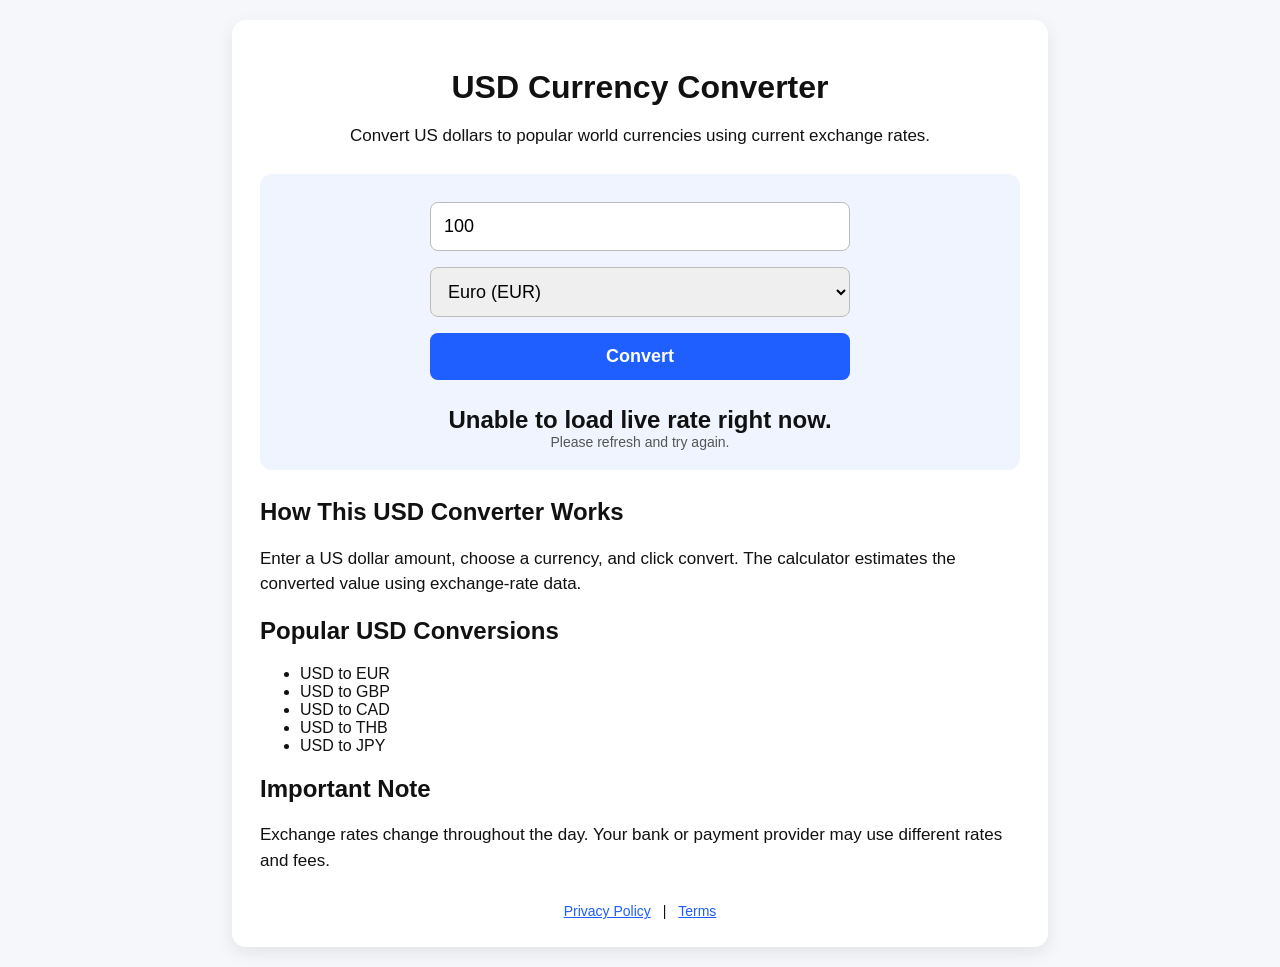
==== index.html @ 45feacf7 "Update index.html" ====
<!DOCTYPE html>
<html lang="en">
<head>
  <meta name="google-site-verification" content="JjsrW_2q9STcTiuDq7OAv11uGUwTamPwSe6_o-xtssk" />  <meta name="viewport" content="width=device-width, initial-scale=1.0" />
  <title>USD Converter - Free Currency Conversion Tool</title>
  <meta name="description" content="Free USD converter. Convert US dollars to EUR, GBP, CAD, AUD, JPY, MXN, PHP, THB and more." />

  <style>
    body {
      font-family: Arial, sans-serif;
      background: #f5f7fb;
      color: #111;
      margin: 0;
      padding: 20px;
      text-align: center;
    }

    .container {
      max-width: 760px;
      margin: 0 auto;
      background: #fff;
      padding: 28px;
      border-radius: 14px;
      box-shadow: 0 6px 18px rgba(0,0,0,0.08);
    }

    h1 {
      margin-bottom: 10px;
      font-size: 32px;
    }

    p {
      font-size: 17px;
      line-height: 1.5;
    }

    .calculator {
      margin: 25px 0;
      padding: 20px;
      background: #f0f4ff;
      border-radius: 12px;
    }

    input,
    select,
    button {
      width: 90%;
      max-width: 420px;
      padding: 13px;
      margin: 8px 0;
      font-size: 18px;
      border-radius: 8px;
      border: 1px solid #bbb;
      box-sizing: border-box;
    }

    button {
      background: #1f5eff;
      color: #fff;
      border: none;
      cursor: pointer;
      font-weight: bold;
    }

    button:hover {
      background: #1748c7;
    }

    #result {
      font-size: 24px;
      font-weight: bold;
      margin-top: 18px;
    }

    #rateInfo {
      font-size: 14px;
      color: #555;
    }

    .section {
      text-align: left;
      margin-top: 28px;
    }

    .links {
      margin-top: 30px;
      font-size: 14px;
    }

    .links a {
      color: #1f5eff;
      margin: 0 8px;
    }
  </style>
</head>

<body>

  <div class="container">

    <h1>USD Currency Converter</h1>

    <p>
      Convert US dollars to popular world currencies using current exchange rates.
    </p>

    <div class="calculator">

      <input
        type="number"
        id="amount"
        placeholder="Enter USD amount"
        value="100"
      />

      <select id="currency">
        <option value="EUR">Euro (EUR)</option>
        <option value="GBP">British Pound (GBP)</option>
        <option value="CAD">Canadian Dollar (CAD)</option>
        <option value="AUD">Australian Dollar (AUD)</option>
        <option value="JPY">Japanese Yen (JPY)</option>
        <option value="MXN">Mexican Peso (MXN)</option>
        <option value="PHP">Philippine Peso (PHP)</option>
        <option value="THB">Thai Baht (THB)</option>
        <option value="INR">Indian Rupee (INR)</option>
        <option value="CHF">Swiss Franc (CHF)</option>
      </select>

      <button type="button" onclick="convertCurrency()">
        Convert
      </button>

      <div id="result"></div>
      <div id="rateInfo"></div>

    </div>

    <div class="section">

      <h2>How This USD Converter Works</h2>

      <p>
        Enter a US dollar amount, choose a currency, and click convert.
        The calculator estimates the converted value using exchange-rate data.
      </p>

      <h2>Popular USD Conversions</h2>

      <ul>
        <li>USD to EUR</li>
        <li>USD to GBP</li>
        <li>USD to CAD</li>
        <li>USD to THB</li>
        <li>USD to JPY</li>
      </ul>

      <h2>Important Note</h2>

      <p>
        Exchange rates change throughout the day.
        Your bank or payment provider may use different rates and fees.
      </p>

    </div>

    <div class="links">
      <a href="privacy.html">Privacy Policy</a> |
      <a href="terms.html">Terms</a>
    </div>

  </div>

  <script>

    async function convertCurrency() {

      const amountInput = document.getElementById('amount');
      const currencySelect = document.getElementById('currency');
      const result = document.getElementById('result');
      const rateInfo = document.getElementById('rateInfo');

      const amount = parseFloat(amountInput.value);
      const currency = currencySelect.value;

      if (isNaN(amount) || amount <= 0) {

        result.textContent = 'Enter a valid USD amount';
        rateInfo.textContent = '';
        return;

      }

      result.textContent = 'Converting...';
      rateInfo.textContent = '';

      try {

        const response = await fetch(
          'https://open.er-api.com/v6/latest/USD'
        );

        const data = await response.json();

        if (!data || !data.rates || !data.rates[currency]) {

          result.textContent = 'Rate unavailable. Try again later.';
          return;

        }

        const rate = data.rates[currency];

        const converted = (amount * rate).toFixed(2);

        result.textContent =
          '$' + amount.toFixed(2) +
          ' USD = ' +
          converted +
          ' ' +
          currency;

        rateInfo.textContent =
          'Rate used: 1 USD = ' +
          rate +
          ' ' +
          currency;

      }

      catch (error) {

        result.textContent =
          'Unable to load live rate right now.';

        rateInfo.textContent =
          'Please refresh and try again.';

      }

    }

    window.addEventListener('load', convertCurrency);

  </script>

</body>
</html>
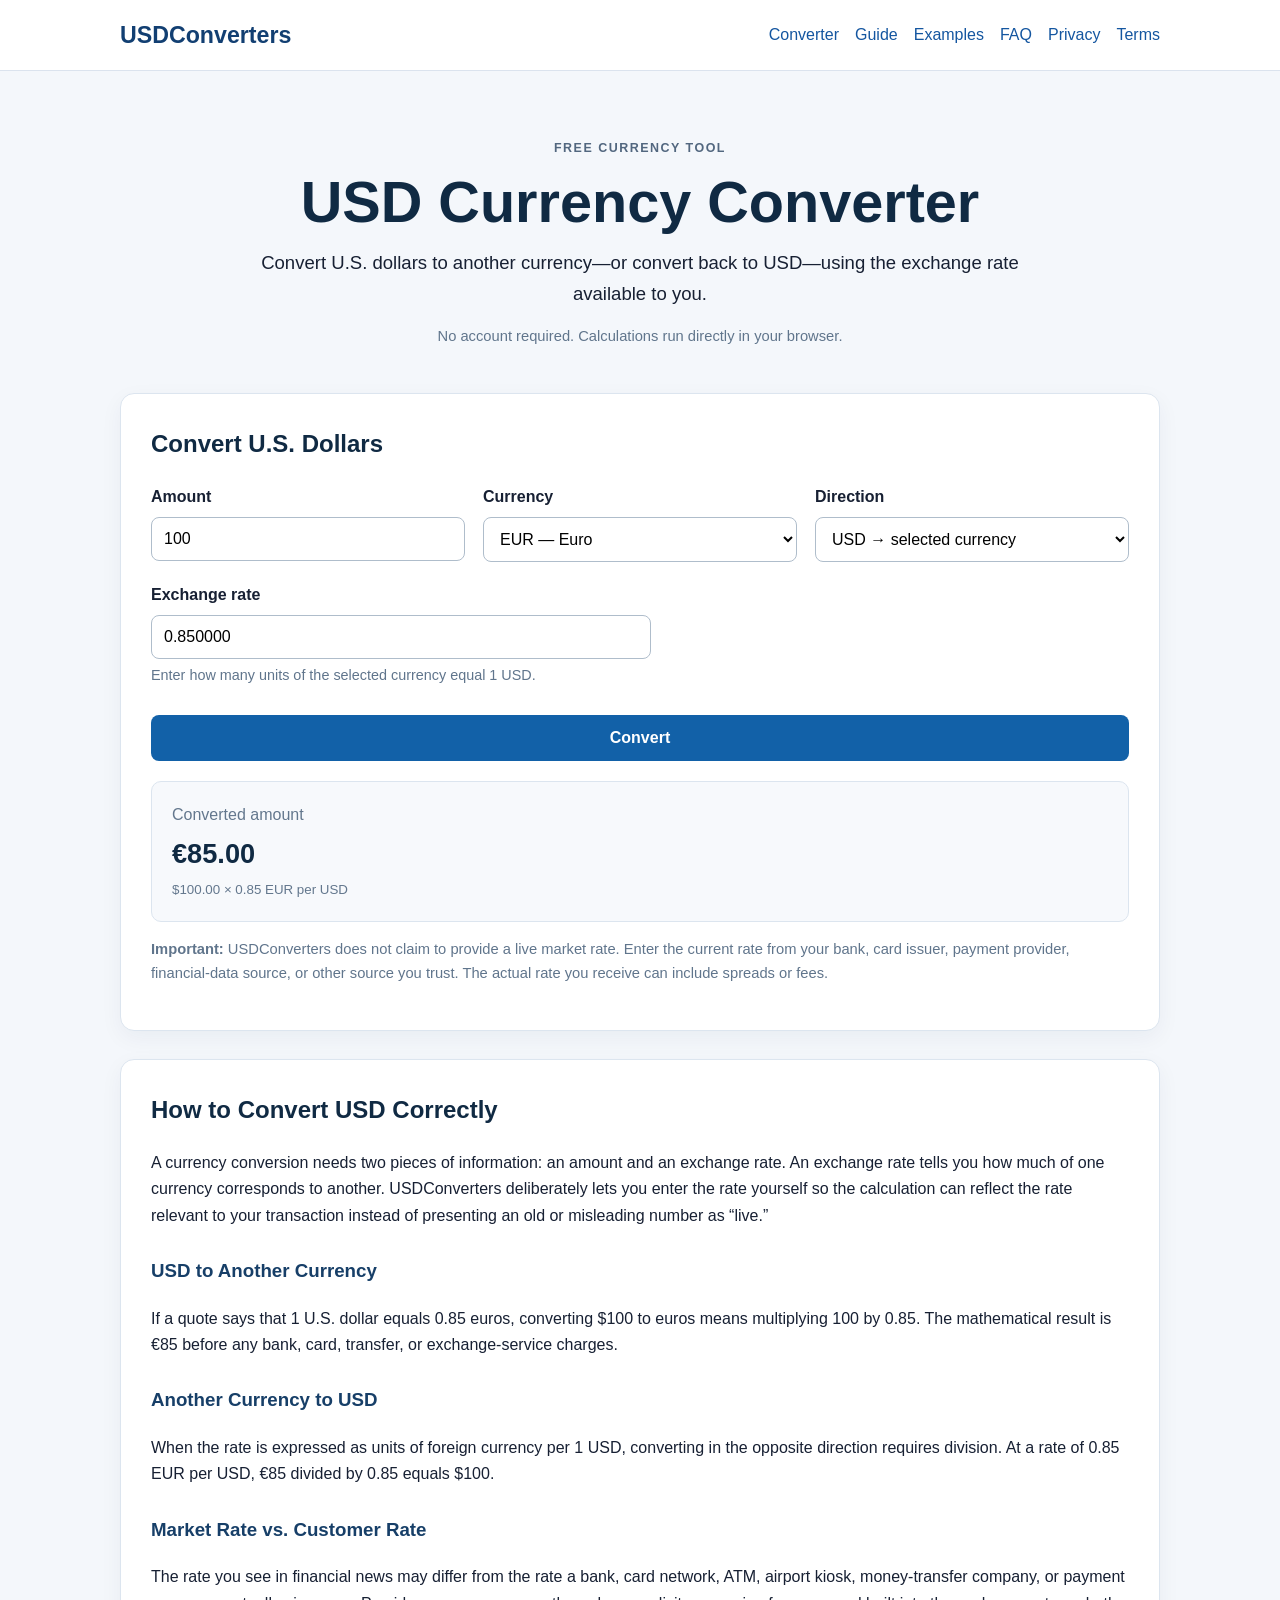
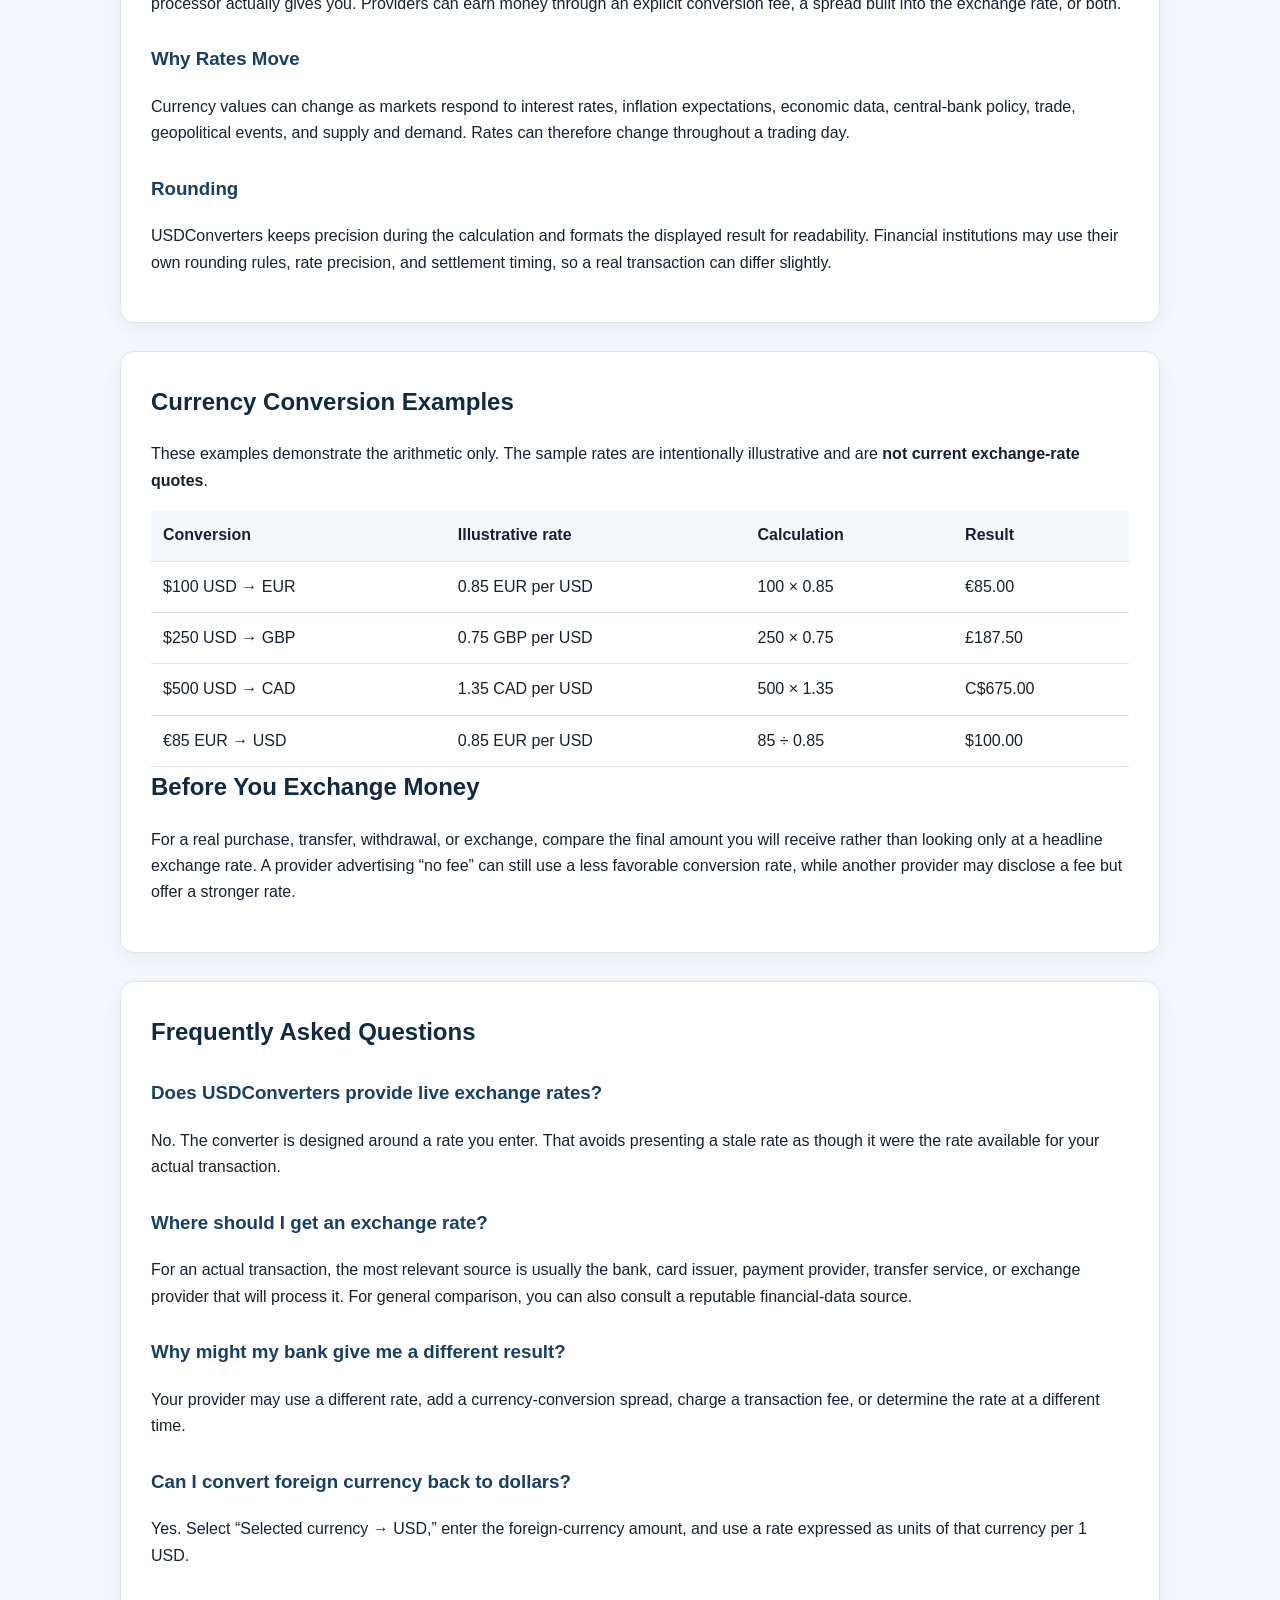
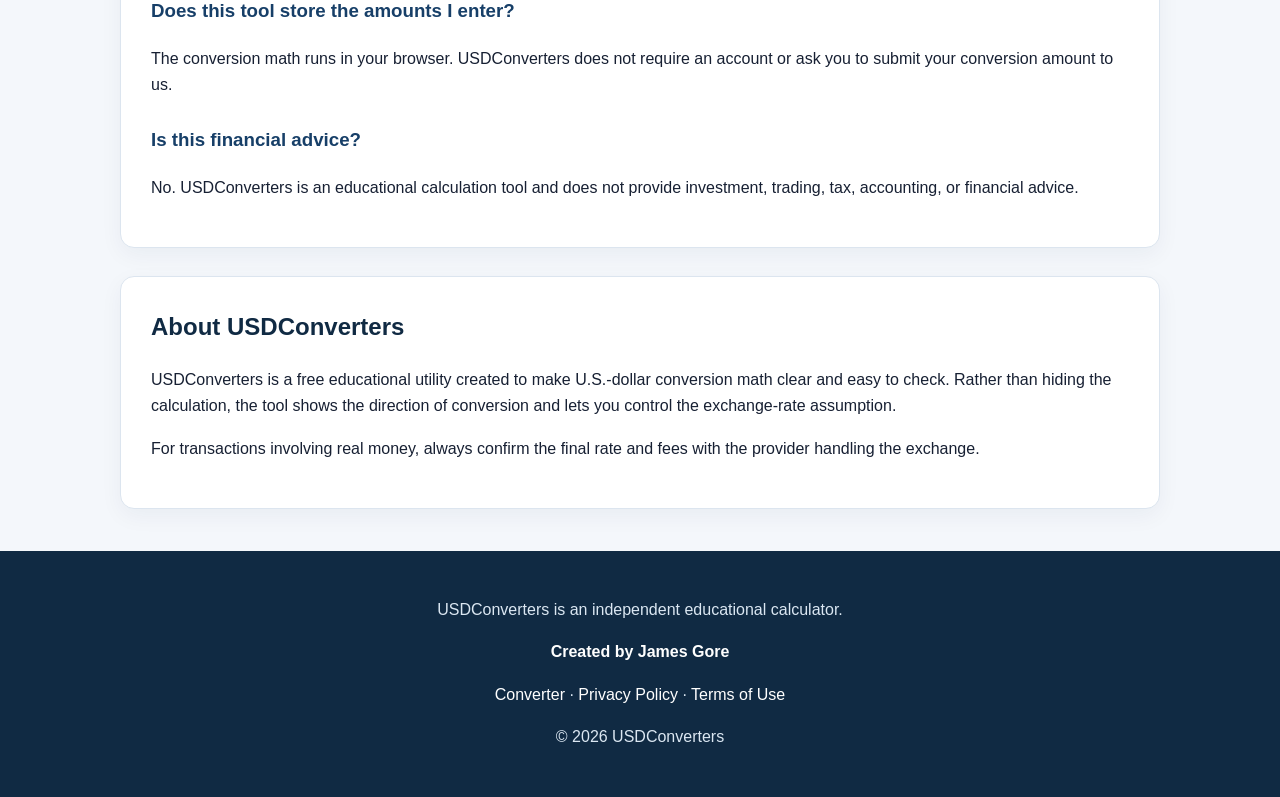
==== commit a168ca8b: "Add files via upload" ====
--- a/index.html
+++ b/index.html
@@ -1,247 +1,23 @@
-<!DOCTYPE html>
-<html lang="en">
-<head>
-  <meta name="google-site-verification" content="JjsrW_2q9STcTiuDq7OAv11uGUwTamPwSe6_o-xtssk" />  <meta name="viewport" content="width=device-width, initial-scale=1.0" />
-  <title>USD Converter - Free Currency Conversion Tool</title>
-  <meta name="description" content="Free USD converter. Convert US dollars to EUR, GBP, CAD, AUD, JPY, MXN, PHP, THB and more." />
+<!doctype html><html lang="en"><head><meta charset="utf-8"><meta name="viewport" content="width=device-width,initial-scale=1"><title>USD Currency Converter | USDConverters</title><meta name="description" content="Free USD currency converter for converting U.S. dollars to major world currencies and back using an exchange rate you enter. Includes conversion formulas, examples, rate guidance, and FAQs."><link rel="stylesheet" href="style.css"></head><body>
+<header><div class="wrap top"><a class="brand" href="index.html">USDConverters</a><nav><a href="#converter">Converter</a><a href="#guide">Guide</a><a href="#examples">Examples</a><a href="#faq">FAQ</a><a href="privacy.html">Privacy</a><a href="terms.html">Terms</a></nav></div></header>
+<main class="wrap"><section class="hero"><p class="eyebrow">FREE CURRENCY TOOL</p><h1>USD Currency Converter</h1><p class="lead">Convert U.S. dollars to another currency—or convert back to USD—using the exchange rate available to you.</p><p class="updated">No account required. Calculations run directly in your browser.</p></section>
 
-  <style>
-    body {
-      font-family: Arial, sans-serif;
-      background: #f5f7fb;
-      color: #111;
-      margin: 0;
-      padding: 20px;
-      text-align: center;
-    }
+<section class="card" id="converter"><h2>Convert U.S. Dollars</h2><div class="grid"><label>Amount<input id="amount" type="number" min="0" step="0.01" value="100"></label><label>Currency<select id="currency"><option value="EUR">EUR — Euro</option><option value="GBP">GBP — British Pound</option><option value="CAD">CAD — Canadian Dollar</option><option value="AUD">AUD — Australian Dollar</option><option value="JPY">JPY — Japanese Yen</option><option value="CHF">CHF — Swiss Franc</option><option value="CNY">CNY — Chinese Yuan</option><option value="INR">INR — Indian Rupee</option><option value="MXN">MXN — Mexican Peso</option><option value="BRL">BRL — Brazilian Real</option><option value="KRW">KRW — South Korean Won</option><option value="SGD">SGD — Singapore Dollar</option><option value="NZD">NZD — New Zealand Dollar</option><option value="HKD">HKD — Hong Kong Dollar</option><option value="SEK">SEK — Swedish Krona</option><option value="NOK">NOK — Norwegian Krone</option><option value="DKK">DKK — Danish Krone</option><option value="PLN">PLN — Polish Zloty</option><option value="ZAR">ZAR — South African Rand</option><option value="THB">THB — Thai Baht</option></select></label><label>Direction<select id="direction"><option value="fromUSD">USD → selected currency</option><option value="toUSD">Selected currency → USD</option></select></label></div>
+<div class="ratebox"><label>Exchange rate<input id="rate" type="number" min="0.000001" step="0.000001" value="0.850000"></label><p id="rateHelp">Enter how many units of the selected currency equal 1 USD.</p></div>
+<button id="convert">Convert</button><div class="result"><span>Converted amount</span><strong id="result">$0.00</strong><small id="formula"></small></div>
+<p class="note"><strong>Important:</strong> USDConverters does not claim to provide a live market rate. Enter the current rate from your bank, card issuer, payment provider, financial-data source, or other source you trust. The actual rate you receive can include spreads or fees.</p></section>
 
-    .container {
-      max-width: 760px;
-      margin: 0 auto;
-      background: #fff;
-      padding: 28px;
-      border-radius: 14px;
-      box-shadow: 0 6px 18px rgba(0,0,0,0.08);
-    }
+<section class="content" id="guide"><h2>How to Convert USD Correctly</h2><p>A currency conversion needs two pieces of information: an amount and an exchange rate. An exchange rate tells you how much of one currency corresponds to another. USDConverters deliberately lets you enter the rate yourself so the calculation can reflect the rate relevant to your transaction instead of presenting an old or misleading number as “live.”</p>
+<h3>USD to Another Currency</h3><p>If a quote says that 1 U.S. dollar equals 0.85 euros, converting $100 to euros means multiplying 100 by 0.85. The mathematical result is €85 before any bank, card, transfer, or exchange-service charges.</p>
+<h3>Another Currency to USD</h3><p>When the rate is expressed as units of foreign currency per 1 USD, converting in the opposite direction requires division. At a rate of 0.85 EUR per USD, €85 divided by 0.85 equals $100.</p>
+<h3>Market Rate vs. Customer Rate</h3><p>The rate you see in financial news may differ from the rate a bank, card network, ATM, airport kiosk, money-transfer company, or payment processor actually gives you. Providers can earn money through an explicit conversion fee, a spread built into the exchange rate, or both.</p>
+<h3>Why Rates Move</h3><p>Currency values can change as markets respond to interest rates, inflation expectations, economic data, central-bank policy, trade, geopolitical events, and supply and demand. Rates can therefore change throughout a trading day.</p>
+<h3>Rounding</h3><p>USDConverters keeps precision during the calculation and formats the displayed result for readability. Financial institutions may use their own rounding rules, rate precision, and settlement timing, so a real transaction can differ slightly.</p></section>
 
-    h1 {
-      margin-bottom: 10px;
-      font-size: 32px;
-    }
+<section class="content" id="examples"><h2>Currency Conversion Examples</h2><p>These examples demonstrate the arithmetic only. The sample rates are intentionally illustrative and are <strong>not current exchange-rate quotes</strong>.</p><div class="tablewrap"><table><thead><tr><th>Conversion</th><th>Illustrative rate</th><th>Calculation</th><th>Result</th></tr></thead><tbody><tr><td>$100 USD → EUR</td><td>0.85 EUR per USD</td><td>100 × 0.85</td><td>€85.00</td></tr><tr><td>$250 USD → GBP</td><td>0.75 GBP per USD</td><td>250 × 0.75</td><td>£187.50</td></tr><tr><td>$500 USD → CAD</td><td>1.35 CAD per USD</td><td>500 × 1.35</td><td>C$675.00</td></tr><tr><td>€85 EUR → USD</td><td>0.85 EUR per USD</td><td>85 ÷ 0.85</td><td>$100.00</td></tr></tbody></table></div>
+<h2>Before You Exchange Money</h2><p>For a real purchase, transfer, withdrawal, or exchange, compare the final amount you will receive rather than looking only at a headline exchange rate. A provider advertising “no fee” can still use a less favorable conversion rate, while another provider may disclose a fee but offer a stronger rate.</p></section>
 
-    p {
-      font-size: 17px;
-      line-height: 1.5;
-    }
+<section class="content" id="faq"><h2>Frequently Asked Questions</h2><h3>Does USDConverters provide live exchange rates?</h3><p>No. The converter is designed around a rate you enter. That avoids presenting a stale rate as though it were the rate available for your actual transaction.</p><h3>Where should I get an exchange rate?</h3><p>For an actual transaction, the most relevant source is usually the bank, card issuer, payment provider, transfer service, or exchange provider that will process it. For general comparison, you can also consult a reputable financial-data source.</p><h3>Why might my bank give me a different result?</h3><p>Your provider may use a different rate, add a currency-conversion spread, charge a transaction fee, or determine the rate at a different time.</p><h3>Can I convert foreign currency back to dollars?</h3><p>Yes. Select “Selected currency → USD,” enter the foreign-currency amount, and use a rate expressed as units of that currency per 1 USD.</p><h3>Does this tool store the amounts I enter?</h3><p>The conversion math runs in your browser. USDConverters does not require an account or ask you to submit your conversion amount to us.</p><h3>Is this financial advice?</h3><p>No. USDConverters is an educational calculation tool and does not provide investment, trading, tax, accounting, or financial advice.</p></section>
 
-    .calculator {
-      margin: 25px 0;
-      padding: 20px;
-      background: #f0f4ff;
-      border-radius: 12px;
-    }
-
-    input,
-    select,
-    button {
-      width: 90%;
-      max-width: 420px;
-      padding: 13px;
-      margin: 8px 0;
-      font-size: 18px;
-      border-radius: 8px;
-      border: 1px solid #bbb;
-      box-sizing: border-box;
-    }
-
-    button {
-      background: #1f5eff;
-      color: #fff;
-      border: none;
-      cursor: pointer;
-      font-weight: bold;
-    }
-
-    button:hover {
-      background: #1748c7;
-    }
-
-    #result {
-      font-size: 24px;
-      font-weight: bold;
-      margin-top: 18px;
-    }
-
-    #rateInfo {
-      font-size: 14px;
-      color: #555;
-    }
-
-    .section {
-      text-align: left;
-      margin-top: 28px;
-    }
-
-    .links {
-      margin-top: 30px;
-      font-size: 14px;
-    }
-
-    .links a {
-      color: #1f5eff;
-      margin: 0 8px;
-    }
-  </style>
-</head>
-
-<body>
-
-  <div class="container">
-
-    <h1>USD Currency Converter</h1>
-
-    <p>
-      Convert US dollars to popular world currencies using current exchange rates.
-    </p>
-
-    <div class="calculator">
-
-      <input
-        type="number"
-        id="amount"
-        placeholder="Enter USD amount"
-        value="100"
-      />
-
-      <select id="currency">
-        <option value="EUR">Euro (EUR)</option>
-        <option value="GBP">British Pound (GBP)</option>
-        <option value="CAD">Canadian Dollar (CAD)</option>
-        <option value="AUD">Australian Dollar (AUD)</option>
-        <option value="JPY">Japanese Yen (JPY)</option>
-        <option value="MXN">Mexican Peso (MXN)</option>
-        <option value="PHP">Philippine Peso (PHP)</option>
-        <option value="THB">Thai Baht (THB)</option>
-        <option value="INR">Indian Rupee (INR)</option>
-        <option value="CHF">Swiss Franc (CHF)</option>
-      </select>
-
-      <button type="button" onclick="convertCurrency()">
-        Convert
-      </button>
-
-      <div id="result"></div>
-      <div id="rateInfo"></div>
-
-    </div>
-
-    <div class="section">
-
-      <h2>How This USD Converter Works</h2>
-
-      <p>
-        Enter a US dollar amount, choose a currency, and click convert.
-        The calculator estimates the converted value using exchange-rate data.
-      </p>
-
-      <h2>Popular USD Conversions</h2>
-
-      <ul>
-        <li>USD to EUR</li>
-        <li>USD to GBP</li>
-        <li>USD to CAD</li>
-        <li>USD to THB</li>
-        <li>USD to JPY</li>
-      </ul>
-
-      <h2>Important Note</h2>
-
-      <p>
-        Exchange rates change throughout the day.
-        Your bank or payment provider may use different rates and fees.
-      </p>
-
-    </div>
-
-    <div class="links">
-      <a href="privacy.html">Privacy Policy</a> |
-      <a href="terms.html">Terms</a>
-    </div>
-
-  </div>
-
-  <script>
-
-    async function convertCurrency() {
-
-      const amountInput = document.getElementById('amount');
-      const currencySelect = document.getElementById('currency');
-      const result = document.getElementById('result');
-      const rateInfo = document.getElementById('rateInfo');
-
-      const amount = parseFloat(amountInput.value);
-      const currency = currencySelect.value;
-
-      if (isNaN(amount) || amount <= 0) {
-
-        result.textContent = 'Enter a valid USD amount';
-        rateInfo.textContent = '';
-        return;
-
-      }
-
-      result.textContent = 'Converting...';
-      rateInfo.textContent = '';
-
-      try {
-
-        const response = await fetch(
-          'https://open.er-api.com/v6/latest/USD'
-        );
-
-        const data = await response.json();
-
-        if (!data || !data.rates || !data.rates[currency]) {
-
-          result.textContent = 'Rate unavailable. Try again later.';
-          return;
-
-        }
-
-        const rate = data.rates[currency];
-
-        const converted = (amount * rate).toFixed(2);
-
-        result.textContent =
-          '$' + amount.toFixed(2) +
-          ' USD = ' +
-          converted +
-          ' ' +
-          currency;
-
-        rateInfo.textContent =
-          'Rate used: 1 USD = ' +
-          rate +
-          ' ' +
-          currency;
-
-      }
-
-      catch (error) {
-
-        result.textContent =
-          'Unable to load live rate right now.';
-
-        rateInfo.textContent =
-          'Please refresh and try again.';
-
-      }
-
-    }
-
-    window.addEventListener('load', convertCurrency);
-
-  </script>
-
-</body>
-</html>
+<section class="content"><h2>About USDConverters</h2><p>USDConverters is a free educational utility created to make U.S.-dollar conversion math clear and easy to check. Rather than hiding the calculation, the tool shows the direction of conversion and lets you control the exchange-rate assumption.</p><p>For transactions involving real money, always confirm the final rate and fees with the provider handling the exchange.</p></section></main>
+<footer><div class="wrap"><p>USDConverters is an independent educational calculator.</p><p class="creator">Created by James Gore</p><p><a href="index.html">Converter</a> · <a href="privacy.html">Privacy Policy</a> · <a href="terms.html">Terms of Use</a></p><p>© <span id="year"></span> USDConverters</p></div></footer><script src="script.js"></script></body></html>
--- a/style.css
+++ b/style.css
@@ -0,0 +1 @@
+*{box-sizing:border-box}html{scroll-behavior:smooth}body{margin:0;font-family:Arial,Helvetica,sans-serif;background:#f4f7fb;color:#172033;line-height:1.65}.wrap{width:min(1040px,92%);margin:auto}header{background:#fff;border-bottom:1px solid #dbe3ee;position:sticky;top:0;z-index:5}.top{display:flex;justify-content:space-between;align-items:center;gap:20px;padding:16px 0}.brand{font-size:1.45rem;font-weight:800;color:#123f72;text-decoration:none}nav{display:flex;gap:16px;flex-wrap:wrap}a{color:#1456a0;text-decoration:none}a:hover{text-decoration:underline}.hero{text-align:center;padding:54px 0 30px}.eyebrow{font-size:.78rem;font-weight:800;letter-spacing:.12em;color:#52677f}.hero h1{font-size:clamp(2.2rem,6vw,3.6rem);line-height:1.1;margin:6px 0 14px;color:#102a43}.lead{font-size:1.16rem;max-width:760px;margin:auto}.updated,.note{font-size:.92rem;color:#60758c}.card,.content{background:#fff;border:1px solid #dce5ef;border-radius:14px;padding:30px;margin-bottom:28px;box-shadow:0 7px 22px rgba(20,45,75,.05)}h2{color:#102a43;margin-top:0}h3{color:#173f68;margin-top:27px}.grid{display:grid;grid-template-columns:repeat(3,1fr);gap:18px}label{font-weight:700}input,select{width:100%;margin-top:7px;padding:12px;border:1px solid #afbdcb;border-radius:8px;background:#fff;font-size:1rem}.ratebox{margin-top:20px;max-width:500px}.ratebox p{margin:5px 0;color:#60758c;font-size:.9rem}button{width:100%;margin-top:22px;padding:14px;border:0;border-radius:8px;background:#1261a8;color:#fff;font-size:1rem;font-weight:800;cursor:pointer}.result{background:#f7f9fc;border:1px solid #dce5ef;border-radius:10px;padding:20px;margin-top:20px}.result span,.result small{display:block;color:#63778d}.result strong{display:block;font-size:1.7rem;color:#102a43;margin:3px 0}.tablewrap{overflow-x:auto}table{width:100%;border-collapse:collapse}th,td{text-align:left;padding:12px;border-bottom:1px solid #dce5ef}th{background:#f5f8fb}.back{display:inline-block;margin-top:24px;padding:11px 18px;background:#1261a8;color:#fff;border-radius:8px;font-weight:800}.back:hover{text-decoration:none}footer{background:#102a43;color:#dbe7f2;padding:30px 0;text-align:center;margin-top:42px}footer a{color:#fff}.creator{font-weight:800;color:#fff}@media(max-width:760px){header{position:static}.top{flex-direction:column;align-items:flex-start}.grid{grid-template-columns:1fr}.card,.content{padding:21px}}
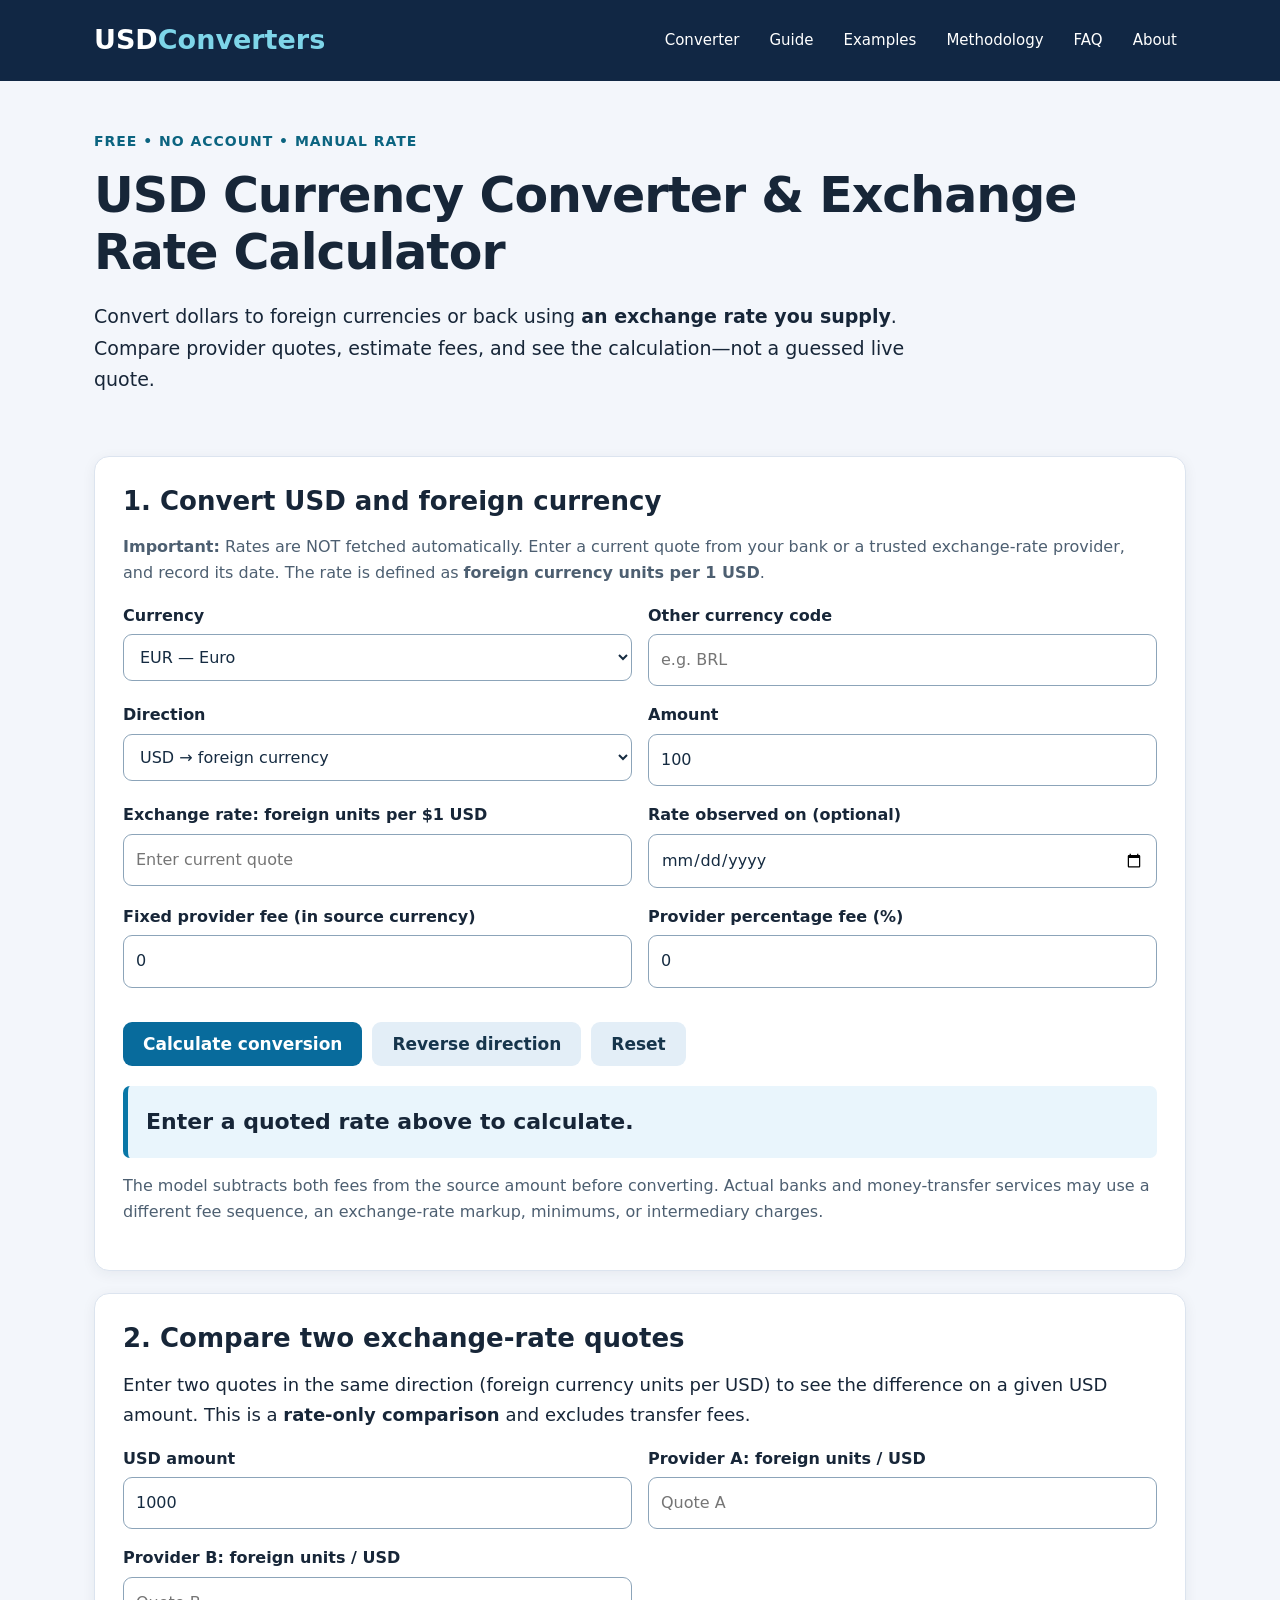
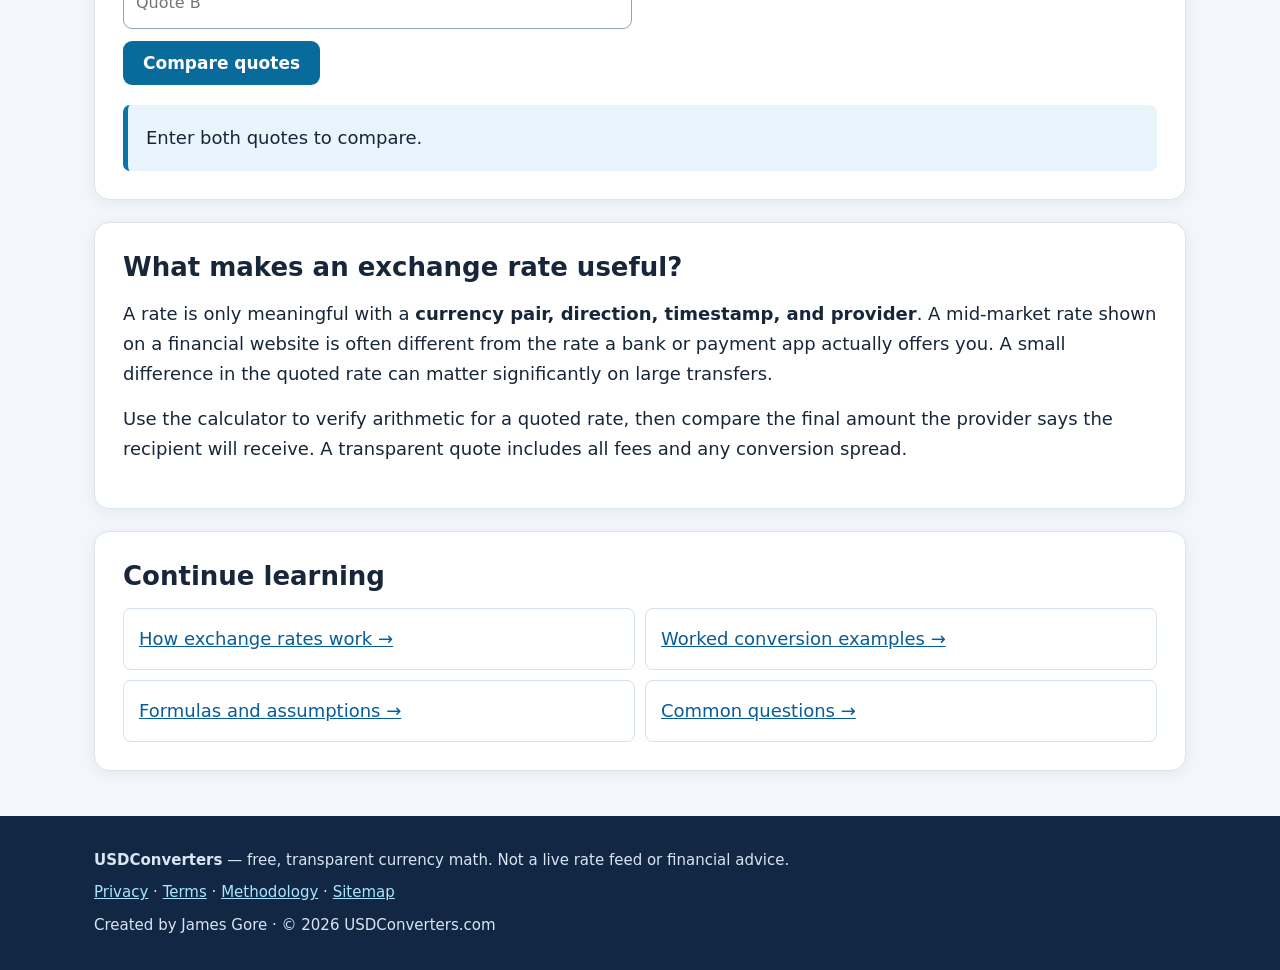
==== commit b767a568: "Add files via upload" ====
--- a/index.html
+++ b/index.html
@@ -1,23 +1 @@
-<!doctype html><html lang="en"><head><meta charset="utf-8"><meta name="viewport" content="width=device-width,initial-scale=1"><title>USD Currency Converter | USDConverters</title><meta name="description" content="Free USD currency converter for converting U.S. dollars to major world currencies and back using an exchange rate you enter. Includes conversion formulas, examples, rate guidance, and FAQs."><link rel="stylesheet" href="style.css"></head><body>
-<header><div class="wrap top"><a class="brand" href="index.html">USDConverters</a><nav><a href="#converter">Converter</a><a href="#guide">Guide</a><a href="#examples">Examples</a><a href="#faq">FAQ</a><a href="privacy.html">Privacy</a><a href="terms.html">Terms</a></nav></div></header>
-<main class="wrap"><section class="hero"><p class="eyebrow">FREE CURRENCY TOOL</p><h1>USD Currency Converter</h1><p class="lead">Convert U.S. dollars to another currency—or convert back to USD—using the exchange rate available to you.</p><p class="updated">No account required. Calculations run directly in your browser.</p></section>
-
-<section class="card" id="converter"><h2>Convert U.S. Dollars</h2><div class="grid"><label>Amount<input id="amount" type="number" min="0" step="0.01" value="100"></label><label>Currency<select id="currency"><option value="EUR">EUR — Euro</option><option value="GBP">GBP — British Pound</option><option value="CAD">CAD — Canadian Dollar</option><option value="AUD">AUD — Australian Dollar</option><option value="JPY">JPY — Japanese Yen</option><option value="CHF">CHF — Swiss Franc</option><option value="CNY">CNY — Chinese Yuan</option><option value="INR">INR — Indian Rupee</option><option value="MXN">MXN — Mexican Peso</option><option value="BRL">BRL — Brazilian Real</option><option value="KRW">KRW — South Korean Won</option><option value="SGD">SGD — Singapore Dollar</option><option value="NZD">NZD — New Zealand Dollar</option><option value="HKD">HKD — Hong Kong Dollar</option><option value="SEK">SEK — Swedish Krona</option><option value="NOK">NOK — Norwegian Krone</option><option value="DKK">DKK — Danish Krone</option><option value="PLN">PLN — Polish Zloty</option><option value="ZAR">ZAR — South African Rand</option><option value="THB">THB — Thai Baht</option></select></label><label>Direction<select id="direction"><option value="fromUSD">USD → selected currency</option><option value="toUSD">Selected currency → USD</option></select></label></div>
-<div class="ratebox"><label>Exchange rate<input id="rate" type="number" min="0.000001" step="0.000001" value="0.850000"></label><p id="rateHelp">Enter how many units of the selected currency equal 1 USD.</p></div>
-<button id="convert">Convert</button><div class="result"><span>Converted amount</span><strong id="result">$0.00</strong><small id="formula"></small></div>
-<p class="note"><strong>Important:</strong> USDConverters does not claim to provide a live market rate. Enter the current rate from your bank, card issuer, payment provider, financial-data source, or other source you trust. The actual rate you receive can include spreads or fees.</p></section>
-
-<section class="content" id="guide"><h2>How to Convert USD Correctly</h2><p>A currency conversion needs two pieces of information: an amount and an exchange rate. An exchange rate tells you how much of one currency corresponds to another. USDConverters deliberately lets you enter the rate yourself so the calculation can reflect the rate relevant to your transaction instead of presenting an old or misleading number as “live.”</p>
-<h3>USD to Another Currency</h3><p>If a quote says that 1 U.S. dollar equals 0.85 euros, converting $100 to euros means multiplying 100 by 0.85. The mathematical result is €85 before any bank, card, transfer, or exchange-service charges.</p>
-<h3>Another Currency to USD</h3><p>When the rate is expressed as units of foreign currency per 1 USD, converting in the opposite direction requires division. At a rate of 0.85 EUR per USD, €85 divided by 0.85 equals $100.</p>
-<h3>Market Rate vs. Customer Rate</h3><p>The rate you see in financial news may differ from the rate a bank, card network, ATM, airport kiosk, money-transfer company, or payment processor actually gives you. Providers can earn money through an explicit conversion fee, a spread built into the exchange rate, or both.</p>
-<h3>Why Rates Move</h3><p>Currency values can change as markets respond to interest rates, inflation expectations, economic data, central-bank policy, trade, geopolitical events, and supply and demand. Rates can therefore change throughout a trading day.</p>
-<h3>Rounding</h3><p>USDConverters keeps precision during the calculation and formats the displayed result for readability. Financial institutions may use their own rounding rules, rate precision, and settlement timing, so a real transaction can differ slightly.</p></section>
-
-<section class="content" id="examples"><h2>Currency Conversion Examples</h2><p>These examples demonstrate the arithmetic only. The sample rates are intentionally illustrative and are <strong>not current exchange-rate quotes</strong>.</p><div class="tablewrap"><table><thead><tr><th>Conversion</th><th>Illustrative rate</th><th>Calculation</th><th>Result</th></tr></thead><tbody><tr><td>$100 USD → EUR</td><td>0.85 EUR per USD</td><td>100 × 0.85</td><td>€85.00</td></tr><tr><td>$250 USD → GBP</td><td>0.75 GBP per USD</td><td>250 × 0.75</td><td>£187.50</td></tr><tr><td>$500 USD → CAD</td><td>1.35 CAD per USD</td><td>500 × 1.35</td><td>C$675.00</td></tr><tr><td>€85 EUR → USD</td><td>0.85 EUR per USD</td><td>85 ÷ 0.85</td><td>$100.00</td></tr></tbody></table></div>
-<h2>Before You Exchange Money</h2><p>For a real purchase, transfer, withdrawal, or exchange, compare the final amount you will receive rather than looking only at a headline exchange rate. A provider advertising “no fee” can still use a less favorable conversion rate, while another provider may disclose a fee but offer a stronger rate.</p></section>
-
-<section class="content" id="faq"><h2>Frequently Asked Questions</h2><h3>Does USDConverters provide live exchange rates?</h3><p>No. The converter is designed around a rate you enter. That avoids presenting a stale rate as though it were the rate available for your actual transaction.</p><h3>Where should I get an exchange rate?</h3><p>For an actual transaction, the most relevant source is usually the bank, card issuer, payment provider, transfer service, or exchange provider that will process it. For general comparison, you can also consult a reputable financial-data source.</p><h3>Why might my bank give me a different result?</h3><p>Your provider may use a different rate, add a currency-conversion spread, charge a transaction fee, or determine the rate at a different time.</p><h3>Can I convert foreign currency back to dollars?</h3><p>Yes. Select “Selected currency → USD,” enter the foreign-currency amount, and use a rate expressed as units of that currency per 1 USD.</p><h3>Does this tool store the amounts I enter?</h3><p>The conversion math runs in your browser. USDConverters does not require an account or ask you to submit your conversion amount to us.</p><h3>Is this financial advice?</h3><p>No. USDConverters is an educational calculation tool and does not provide investment, trading, tax, accounting, or financial advice.</p></section>
-
-<section class="content"><h2>About USDConverters</h2><p>USDConverters is a free educational utility created to make U.S.-dollar conversion math clear and easy to check. Rather than hiding the calculation, the tool shows the direction of conversion and lets you control the exchange-rate assumption.</p><p>For transactions involving real money, always confirm the final rate and fees with the provider handling the exchange.</p></section></main>
-<footer><div class="wrap"><p>USDConverters is an independent educational calculator.</p><p class="creator">Created by James Gore</p><p><a href="index.html">Converter</a> · <a href="privacy.html">Privacy Policy</a> · <a href="terms.html">Terms of Use</a></p><p>© <span id="year"></span> USDConverters</p></div></footer><script src="script.js"></script></body></html>+<!doctype html><html lang="en"><head><meta charset="utf-8"><meta name="viewport" content="width=device-width,initial-scale=1"><meta name="theme-color" content="#112744"><title>Free USD Currency Converter, Fees &amp; Rate Comparison | USDConverters</title><meta name="description" content="Convert USD and other currencies using your own rate, estimate fees and compare exchange rate quotes."><link rel="canonical" href="https://usdconverters.com/index.html"><link rel="stylesheet" href="style.css"><script async src="https://pagead2.googlesyndication.com/pagead/js/adsbygoogle.js?client=ca-pub-5287196493103465" crossorigin="anonymous"></script><script defer src="script.js"></script></head><body><a class="skip" href="#main">Skip to content</a><header><div class="shell head"><a class="logo" href="index.html">USD<span>Converters</span></a><nav aria-label="Main navigation"><a href="index.html">Converter</a><a href="guide.html">Guide</a><a href="examples.html">Examples</a><a href="methodology.html">Methodology</a><a href="faq.html">FAQ</a><a href="about.html">About</a></nav></div></header><main class="shell" id="main"><div class="hero"><p class="eyebrow">FREE • NO ACCOUNT • MANUAL RATE</p><h1>USD Currency Converter & Exchange Rate Calculator</h1><p>Convert dollars to foreign currencies or back using <strong>an exchange rate you supply</strong>. Compare provider quotes, estimate fees, and see the calculation—not a guessed live quote.</p></div><section class="panel" id="converter"><h2>1. Convert USD and foreign currency</h2><p class="note"><strong>Important:</strong> Rates are NOT fetched automatically. Enter a current quote from your bank or a trusted exchange-rate provider, and record its date. The rate is defined as <strong>foreign currency units per 1 USD</strong>.</p><div class="formgrid"><label>Currency<select id="currency"><option value="EUR">EUR — Euro</option><option value="GBP">GBP — British pound</option><option value="CAD">CAD — Canadian dollar</option><option value="MXN">MXN — Mexican peso</option><option value="JPY">JPY — Japanese yen</option><option value="INR">INR — Indian rupee</option><option value="AUD">AUD — Australian dollar</option><option value="CHF">CHF — Swiss franc</option><option value="CNY">CNY — Chinese yuan</option><option value="PHP">PHP — Philippine peso</option><option value="other">Other (enter code below)</option></select></label><label>Other currency code<input id="custom" maxlength="3" placeholder="e.g. BRL" aria-label="Optional other three-letter currency code"></label><label>Direction<select id="direction"><option value="out">USD → foreign currency</option><option value="in">Foreign currency → USD</option></select></label><label>Amount<input id="amount" type="number" min="0" step="any" value="100" inputmode="decimal"></label><label>Exchange rate: foreign units per $1 USD<input id="rate" type="number" min="0" step="any" placeholder="Enter current quote" inputmode="decimal"></label><label>Rate observed on (optional)<input id="ratedate" type="date"></label><label>Fixed provider fee (in source currency)<input id="fixed" type="number" min="0" step="any" value="0"></label><label>Provider percentage fee (%)<input id="fee" type="number" min="0" max="100" step="any" value="0"></label></div><div class="actions"><button id="calculate" type="button">Calculate conversion</button><button id="swap" type="button" class="secondary">Reverse direction</button><button id="reset" type="button" class="secondary">Reset</button></div><div class="result" aria-live="polite" id="result"><strong>Enter a quoted rate above to calculate.</strong></div><div class="chart" id="chart" aria-label="Visual comparison of gross conversion and provider fees"></div><p class="note">The model subtracts both fees from the source amount before converting. Actual banks and money-transfer services may use a different fee sequence, an exchange-rate markup, minimums, or intermediary charges.</p></section><section class="panel" id="compare"><h2>2. Compare two exchange-rate quotes</h2><p>Enter two quotes in the same direction (foreign currency units per USD) to see the difference on a given USD amount. This is a <strong>rate-only comparison</strong> and excludes transfer fees.</p><div class="formgrid"><label>USD amount<input type="number" id="cmpamount" min="0" value="1000" step="any"></label><label>Provider A: foreign units / USD<input type="number" id="rateA" min="0" step="any" placeholder="Quote A"></label><label>Provider B: foreign units / USD<input type="number" id="rateB" min="0" step="any" placeholder="Quote B"></label></div><button id="comparebtn" type="button">Compare quotes</button><div id="comparison" class="result" aria-live="polite">Enter both quotes to compare.</div></section><section class="panel"><h2>What makes an exchange rate useful?</h2><p>A rate is only meaningful with a <strong>currency pair, direction, timestamp, and provider</strong>. A mid-market rate shown on a financial website is often different from the rate a bank or payment app actually offers you. A small difference in the quoted rate can matter significantly on large transfers.</p><p>Use the calculator to verify arithmetic for a quoted rate, then compare the final amount the provider says the recipient will receive. A transparent quote includes all fees and any conversion spread.</p></section><section class="panel"><h2>Continue learning</h2><div class="linkgrid"><a href="guide.html">How exchange rates work →</a><a href="examples.html">Worked conversion examples →</a><a href="methodology.html">Formulas and assumptions →</a><a href="faq.html">Common questions →</a></div></section></main><footer><div class="shell"><p><strong>USDConverters</strong> — free, transparent currency math. Not a live rate feed or financial advice.</p><p><a href="privacy.html">Privacy</a> · <a href="terms.html">Terms</a> · <a href="methodology.html">Methodology</a> · <a href="sitemap.xml">Sitemap</a></p><p>Created by James Gore · © <span class="year">2026</span> USDConverters.com</p></div></footer></body></html>
--- a/style.css
+++ b/style.css
@@ -1 +1 @@
-*{box-sizing:border-box}html{scroll-behavior:smooth}body{margin:0;font-family:Arial,Helvetica,sans-serif;background:#f4f7fb;color:#172033;line-height:1.65}.wrap{width:min(1040px,92%);margin:auto}header{background:#fff;border-bottom:1px solid #dbe3ee;position:sticky;top:0;z-index:5}.top{display:flex;justify-content:space-between;align-items:center;gap:20px;padding:16px 0}.brand{font-size:1.45rem;font-weight:800;color:#123f72;text-decoration:none}nav{display:flex;gap:16px;flex-wrap:wrap}a{color:#1456a0;text-decoration:none}a:hover{text-decoration:underline}.hero{text-align:center;padding:54px 0 30px}.eyebrow{font-size:.78rem;font-weight:800;letter-spacing:.12em;color:#52677f}.hero h1{font-size:clamp(2.2rem,6vw,3.6rem);line-height:1.1;margin:6px 0 14px;color:#102a43}.lead{font-size:1.16rem;max-width:760px;margin:auto}.updated,.note{font-size:.92rem;color:#60758c}.card,.content{background:#fff;border:1px solid #dce5ef;border-radius:14px;padding:30px;margin-bottom:28px;box-shadow:0 7px 22px rgba(20,45,75,.05)}h2{color:#102a43;margin-top:0}h3{color:#173f68;margin-top:27px}.grid{display:grid;grid-template-columns:repeat(3,1fr);gap:18px}label{font-weight:700}input,select{width:100%;margin-top:7px;padding:12px;border:1px solid #afbdcb;border-radius:8px;background:#fff;font-size:1rem}.ratebox{margin-top:20px;max-width:500px}.ratebox p{margin:5px 0;color:#60758c;font-size:.9rem}button{width:100%;margin-top:22px;padding:14px;border:0;border-radius:8px;background:#1261a8;color:#fff;font-size:1rem;font-weight:800;cursor:pointer}.result{background:#f7f9fc;border:1px solid #dce5ef;border-radius:10px;padding:20px;margin-top:20px}.result span,.result small{display:block;color:#63778d}.result strong{display:block;font-size:1.7rem;color:#102a43;margin:3px 0}.tablewrap{overflow-x:auto}table{width:100%;border-collapse:collapse}th,td{text-align:left;padding:12px;border-bottom:1px solid #dce5ef}th{background:#f5f8fb}.back{display:inline-block;margin-top:24px;padding:11px 18px;background:#1261a8;color:#fff;border-radius:8px;font-weight:800}.back:hover{text-decoration:none}footer{background:#102a43;color:#dbe7f2;padding:30px 0;text-align:center;margin-top:42px}footer a{color:#fff}.creator{font-weight:800;color:#fff}@media(max-width:760px){header{position:static}.top{flex-direction:column;align-items:flex-start}.grid{grid-template-columns:1fr}.card,.content{padding:21px}}+*{box-sizing:border-box}html{scroll-behavior:smooth}body{margin:0;font:18px/1.65 system-ui,-apple-system,Segoe UI,sans-serif;background:#f3f6fb;color:#172638}a{color:#075c9b}a:hover{text-decoration:underline}.shell{max-width:1140px;margin:auto;padding:0 24px}header{background:#112744;color:white}.head{display:flex;align-items:center;justify-content:space-between;gap:20px;flex-wrap:wrap;padding-top:18px;padding-bottom:18px}.logo{font-size:27px;font-weight:800;color:white;text-decoration:none}.logo span{color:#7ed5e9}nav{display:flex;gap:12px;flex-wrap:wrap}nav a{color:white;font-size:15px;text-decoration:none;padding:7px 9px;border-radius:7px}nav a:hover,nav a:focus{background:#294765}.skip{position:absolute;left:-9999px}.skip:focus{left:10px;top:10px;background:white;padding:8px;z-index:2}.hero{padding:35px 0 20px}.hero h1{font-size:clamp(30px,4vw,49px);line-height:1.18;letter-spacing:-.02em;margin:10px 0}.hero p{max-width:860px;font-size:19px}.eyebrow{color:#0b6480;font-weight:800;font-size:14px!important;letter-spacing:.07em}.panel{background:white;border:1px solid #dce4ef;border-radius:15px;padding:28px;margin:22px 0;box-shadow:0 3px 14px #182b4010}.panel h2{font-size:26px;line-height:1.25;margin:0 0 16px}.panel p{margin:10px 0 16px}.formgrid{display:grid;grid-template-columns:repeat(2,minmax(0,1fr));gap:16px}.formgrid label{display:flex;flex-direction:column;font-weight:700;font-size:16px;gap:5px}.formgrid input,.formgrid select{width:100%;padding:12px;border:1px solid #8ca4b9;border-radius:9px;font:inherit;font-weight:400;background:white;color:#152b41}.formgrid input:focus,.formgrid select:focus{outline:3px solid #b6e5fa}.actions{display:flex;gap:10px;flex-wrap:wrap;margin-top:22px}button{border:0;border-radius:9px;padding:12px 20px;background:#086b9c;color:white;font:700 17px system-ui;cursor:pointer;margin-top:12px}button:hover{background:#054f77}button.secondary{background:#e3eef7;color:#16354c}.result{background:#e9f5fc;border-left:5px solid #0877a7;border-radius:7px;margin-top:20px;padding:18px;overflow-wrap:anywhere}.result strong{font-size:22px}.note{color:#4d5f71;font-size:16px}.chart{margin-top:15px}.barrow{display:grid;grid-template-columns:160px 1fr 115px;align-items:center;gap:10px;margin:9px 0;font-size:15px}.track{background:#e2eaf1;border-radius:20px;overflow:hidden;height:22px}.fill{height:100%;background:#087ba6;min-width:1px}.fill.fees{background:#e39d45}.linkgrid{display:grid;grid-template-columns:repeat(2,1fr);gap:10px}.linkgrid a{display:block;padding:15px;border:1px solid #d5e2ed;border-radius:8px}footer{background:#112744;color:#d9e5f1;margin-top:45px;padding:24px 0;font-size:15px}footer a{color:#a8e7ff}footer p{margin:8px 0}@media(max-width:680px){body{font-size:17px}.formgrid,.linkgrid{grid-template-columns:1fr}.barrow{grid-template-columns:110px 1fr 90px}.panel{padding:18px}.head{align-items:flex-start}nav{gap:3px}nav a{font-size:14px}}
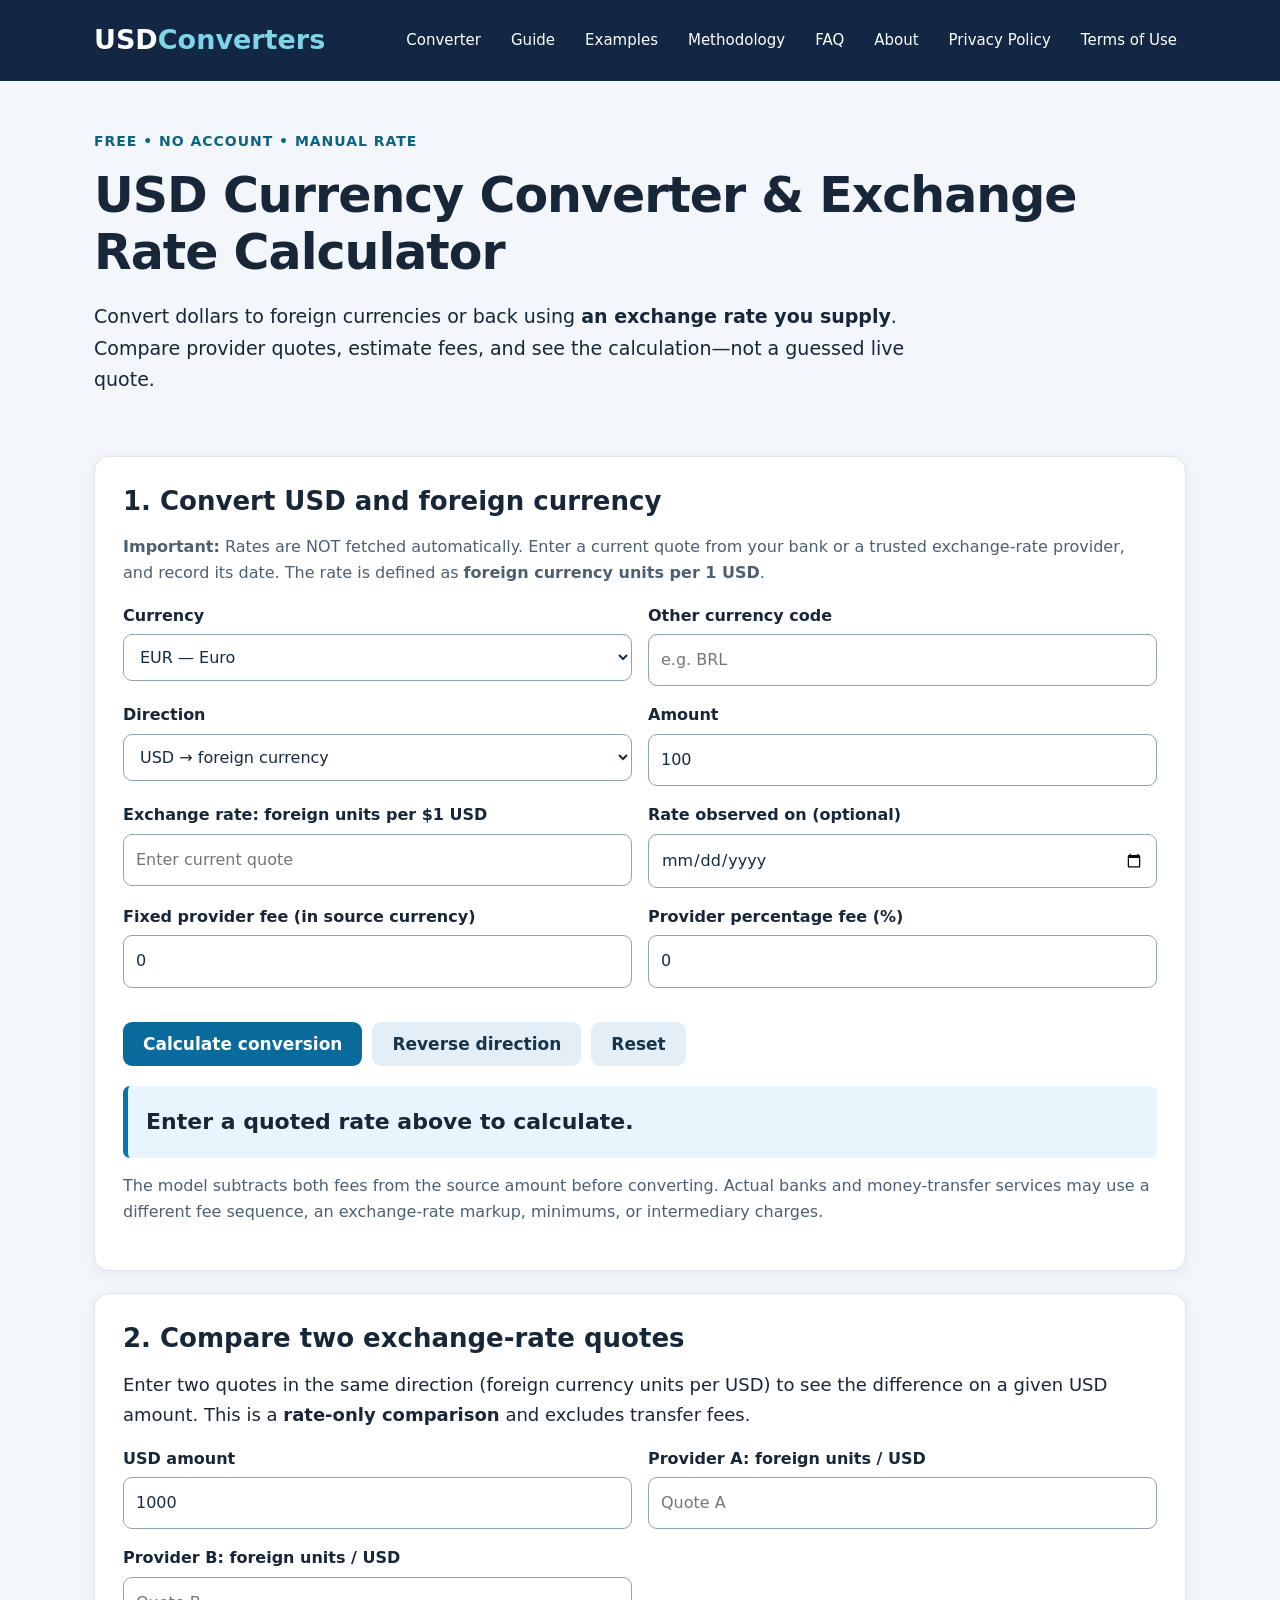
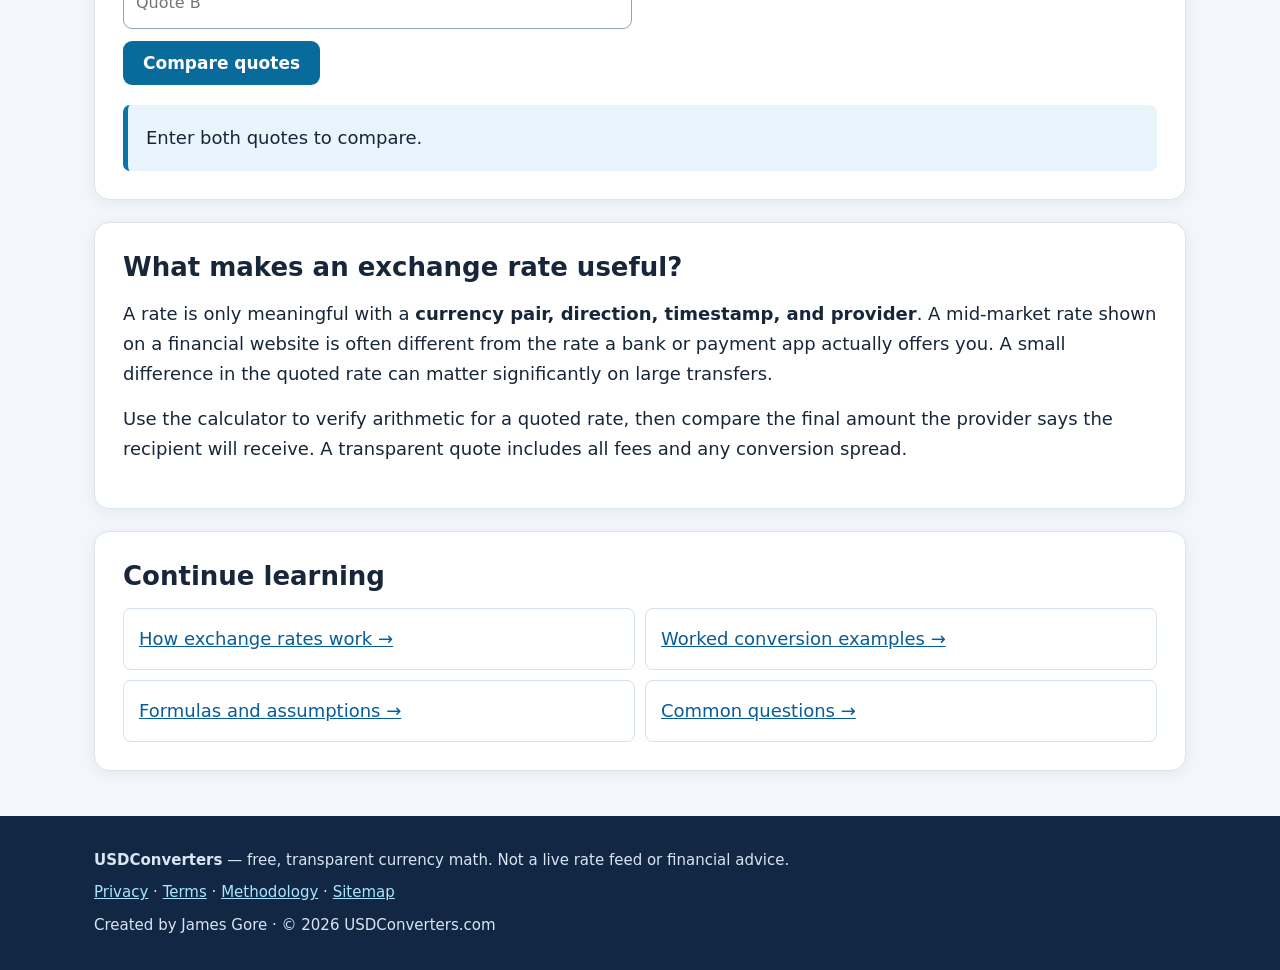
==== commit f7082e92: "Add files via upload" ====
--- a/index.html
+++ b/index.html
@@ -1 +1 @@
-<!doctype html><html lang="en"><head><meta charset="utf-8"><meta name="viewport" content="width=device-width,initial-scale=1"><meta name="theme-color" content="#112744"><title>Free USD Currency Converter, Fees &amp; Rate Comparison | USDConverters</title><meta name="description" content="Convert USD and other currencies using your own rate, estimate fees and compare exchange rate quotes."><link rel="canonical" href="https://usdconverters.com/index.html"><link rel="stylesheet" href="style.css"><script async src="https://pagead2.googlesyndication.com/pagead/js/adsbygoogle.js?client=ca-pub-5287196493103465" crossorigin="anonymous"></script><script defer src="script.js"></script></head><body><a class="skip" href="#main">Skip to content</a><header><div class="shell head"><a class="logo" href="index.html">USD<span>Converters</span></a><nav aria-label="Main navigation"><a href="index.html">Converter</a><a href="guide.html">Guide</a><a href="examples.html">Examples</a><a href="methodology.html">Methodology</a><a href="faq.html">FAQ</a><a href="about.html">About</a></nav></div></header><main class="shell" id="main"><div class="hero"><p class="eyebrow">FREE • NO ACCOUNT • MANUAL RATE</p><h1>USD Currency Converter & Exchange Rate Calculator</h1><p>Convert dollars to foreign currencies or back using <strong>an exchange rate you supply</strong>. Compare provider quotes, estimate fees, and see the calculation—not a guessed live quote.</p></div><section class="panel" id="converter"><h2>1. Convert USD and foreign currency</h2><p class="note"><strong>Important:</strong> Rates are NOT fetched automatically. Enter a current quote from your bank or a trusted exchange-rate provider, and record its date. The rate is defined as <strong>foreign currency units per 1 USD</strong>.</p><div class="formgrid"><label>Currency<select id="currency"><option value="EUR">EUR — Euro</option><option value="GBP">GBP — British pound</option><option value="CAD">CAD — Canadian dollar</option><option value="MXN">MXN — Mexican peso</option><option value="JPY">JPY — Japanese yen</option><option value="INR">INR — Indian rupee</option><option value="AUD">AUD — Australian dollar</option><option value="CHF">CHF — Swiss franc</option><option value="CNY">CNY — Chinese yuan</option><option value="PHP">PHP — Philippine peso</option><option value="other">Other (enter code below)</option></select></label><label>Other currency code<input id="custom" maxlength="3" placeholder="e.g. BRL" aria-label="Optional other three-letter currency code"></label><label>Direction<select id="direction"><option value="out">USD → foreign currency</option><option value="in">Foreign currency → USD</option></select></label><label>Amount<input id="amount" type="number" min="0" step="any" value="100" inputmode="decimal"></label><label>Exchange rate: foreign units per $1 USD<input id="rate" type="number" min="0" step="any" placeholder="Enter current quote" inputmode="decimal"></label><label>Rate observed on (optional)<input id="ratedate" type="date"></label><label>Fixed provider fee (in source currency)<input id="fixed" type="number" min="0" step="any" value="0"></label><label>Provider percentage fee (%)<input id="fee" type="number" min="0" max="100" step="any" value="0"></label></div><div class="actions"><button id="calculate" type="button">Calculate conversion</button><button id="swap" type="button" class="secondary">Reverse direction</button><button id="reset" type="button" class="secondary">Reset</button></div><div class="result" aria-live="polite" id="result"><strong>Enter a quoted rate above to calculate.</strong></div><div class="chart" id="chart" aria-label="Visual comparison of gross conversion and provider fees"></div><p class="note">The model subtracts both fees from the source amount before converting. Actual banks and money-transfer services may use a different fee sequence, an exchange-rate markup, minimums, or intermediary charges.</p></section><section class="panel" id="compare"><h2>2. Compare two exchange-rate quotes</h2><p>Enter two quotes in the same direction (foreign currency units per USD) to see the difference on a given USD amount. This is a <strong>rate-only comparison</strong> and excludes transfer fees.</p><div class="formgrid"><label>USD amount<input type="number" id="cmpamount" min="0" value="1000" step="any"></label><label>Provider A: foreign units / USD<input type="number" id="rateA" min="0" step="any" placeholder="Quote A"></label><label>Provider B: foreign units / USD<input type="number" id="rateB" min="0" step="any" placeholder="Quote B"></label></div><button id="comparebtn" type="button">Compare quotes</button><div id="comparison" class="result" aria-live="polite">Enter both quotes to compare.</div></section><section class="panel"><h2>What makes an exchange rate useful?</h2><p>A rate is only meaningful with a <strong>currency pair, direction, timestamp, and provider</strong>. A mid-market rate shown on a financial website is often different from the rate a bank or payment app actually offers you. A small difference in the quoted rate can matter significantly on large transfers.</p><p>Use the calculator to verify arithmetic for a quoted rate, then compare the final amount the provider says the recipient will receive. A transparent quote includes all fees and any conversion spread.</p></section><section class="panel"><h2>Continue learning</h2><div class="linkgrid"><a href="guide.html">How exchange rates work →</a><a href="examples.html">Worked conversion examples →</a><a href="methodology.html">Formulas and assumptions →</a><a href="faq.html">Common questions →</a></div></section></main><footer><div class="shell"><p><strong>USDConverters</strong> — free, transparent currency math. Not a live rate feed or financial advice.</p><p><a href="privacy.html">Privacy</a> · <a href="terms.html">Terms</a> · <a href="methodology.html">Methodology</a> · <a href="sitemap.xml">Sitemap</a></p><p>Created by James Gore · © <span class="year">2026</span> USDConverters.com</p></div></footer></body></html>+<!doctype html><html lang="en"><head><meta charset="utf-8"><meta name="viewport" content="width=device-width,initial-scale=1"><meta name="theme-color" content="#112744"><title>Free USD Currency Converter, Fees &amp; Rate Comparison | USDConverters</title><meta name="description" content="Convert USD and other currencies using your own rate, estimate fees and compare exchange rate quotes."><link rel="canonical" href="https://usdconverters.com/index.html"><link rel="stylesheet" href="style.css"><script async src="https://pagead2.googlesyndication.com/pagead/js/adsbygoogle.js?client=ca-pub-5287196493103465" crossorigin="anonymous"></script><script defer src="script.js"></script></head><body><a class="skip" href="#main">Skip to content</a><header><div class="shell head"><a class="logo" href="index.html">USD<span>Converters</span></a><nav aria-label="Main navigation"><a href="index.html">Converter</a><a href="guide.html">Guide</a><a href="examples.html">Examples</a><a href="methodology.html">Methodology</a><a href="faq.html">FAQ</a><a href="about.html">About</a><a href="privacy.html">Privacy Policy</a><a href="terms.html">Terms of Use</a></nav></div></header><main class="shell" id="main"><div class="hero"><p class="eyebrow">FREE • NO ACCOUNT • MANUAL RATE</p><h1>USD Currency Converter & Exchange Rate Calculator</h1><p>Convert dollars to foreign currencies or back using <strong>an exchange rate you supply</strong>. Compare provider quotes, estimate fees, and see the calculation—not a guessed live quote.</p></div><section class="panel" id="converter"><h2>1. Convert USD and foreign currency</h2><p class="note"><strong>Important:</strong> Rates are NOT fetched automatically. Enter a current quote from your bank or a trusted exchange-rate provider, and record its date. The rate is defined as <strong>foreign currency units per 1 USD</strong>.</p><div class="formgrid"><label>Currency<select id="currency"><option value="EUR">EUR — Euro</option><option value="GBP">GBP — British pound</option><option value="CAD">CAD — Canadian dollar</option><option value="MXN">MXN — Mexican peso</option><option value="JPY">JPY — Japanese yen</option><option value="INR">INR — Indian rupee</option><option value="AUD">AUD — Australian dollar</option><option value="CHF">CHF — Swiss franc</option><option value="CNY">CNY — Chinese yuan</option><option value="PHP">PHP — Philippine peso</option><option value="other">Other (enter code below)</option></select></label><label>Other currency code<input id="custom" maxlength="3" placeholder="e.g. BRL" aria-label="Optional other three-letter currency code"></label><label>Direction<select id="direction"><option value="out">USD → foreign currency</option><option value="in">Foreign currency → USD</option></select></label><label>Amount<input id="amount" type="number" min="0" step="any" value="100" inputmode="decimal"></label><label>Exchange rate: foreign units per $1 USD<input id="rate" type="number" min="0" step="any" placeholder="Enter current quote" inputmode="decimal"></label><label>Rate observed on (optional)<input id="ratedate" type="date"></label><label>Fixed provider fee (in source currency)<input id="fixed" type="number" min="0" step="any" value="0"></label><label>Provider percentage fee (%)<input id="fee" type="number" min="0" max="100" step="any" value="0"></label></div><div class="actions"><button id="calculate" type="button">Calculate conversion</button><button id="swap" type="button" class="secondary">Reverse direction</button><button id="reset" type="button" class="secondary">Reset</button></div><div class="result" aria-live="polite" id="result"><strong>Enter a quoted rate above to calculate.</strong></div><div class="chart" id="chart" aria-label="Visual comparison of gross conversion and provider fees"></div><p class="note">The model subtracts both fees from the source amount before converting. Actual banks and money-transfer services may use a different fee sequence, an exchange-rate markup, minimums, or intermediary charges.</p></section><section class="panel" id="compare"><h2>2. Compare two exchange-rate quotes</h2><p>Enter two quotes in the same direction (foreign currency units per USD) to see the difference on a given USD amount. This is a <strong>rate-only comparison</strong> and excludes transfer fees.</p><div class="formgrid"><label>USD amount<input type="number" id="cmpamount" min="0" value="1000" step="any"></label><label>Provider A: foreign units / USD<input type="number" id="rateA" min="0" step="any" placeholder="Quote A"></label><label>Provider B: foreign units / USD<input type="number" id="rateB" min="0" step="any" placeholder="Quote B"></label></div><button id="comparebtn" type="button">Compare quotes</button><div id="comparison" class="result" aria-live="polite">Enter both quotes to compare.</div></section><section class="panel"><h2>What makes an exchange rate useful?</h2><p>A rate is only meaningful with a <strong>currency pair, direction, timestamp, and provider</strong>. A mid-market rate shown on a financial website is often different from the rate a bank or payment app actually offers you. A small difference in the quoted rate can matter significantly on large transfers.</p><p>Use the calculator to verify arithmetic for a quoted rate, then compare the final amount the provider says the recipient will receive. A transparent quote includes all fees and any conversion spread.</p></section><section class="panel"><h2>Continue learning</h2><div class="linkgrid"><a href="guide.html">How exchange rates work →</a><a href="examples.html">Worked conversion examples →</a><a href="methodology.html">Formulas and assumptions →</a><a href="faq.html">Common questions →</a></div></section></main><footer><div class="shell"><p><strong>USDConverters</strong> — free, transparent currency math. Not a live rate feed or financial advice.</p><p><a href="privacy.html">Privacy</a> · <a href="terms.html">Terms</a> · <a href="methodology.html">Methodology</a> · <a href="sitemap.xml">Sitemap</a></p><p>Created by James Gore · © <span class="year">2026</span> USDConverters.com</p></div></footer></body></html>
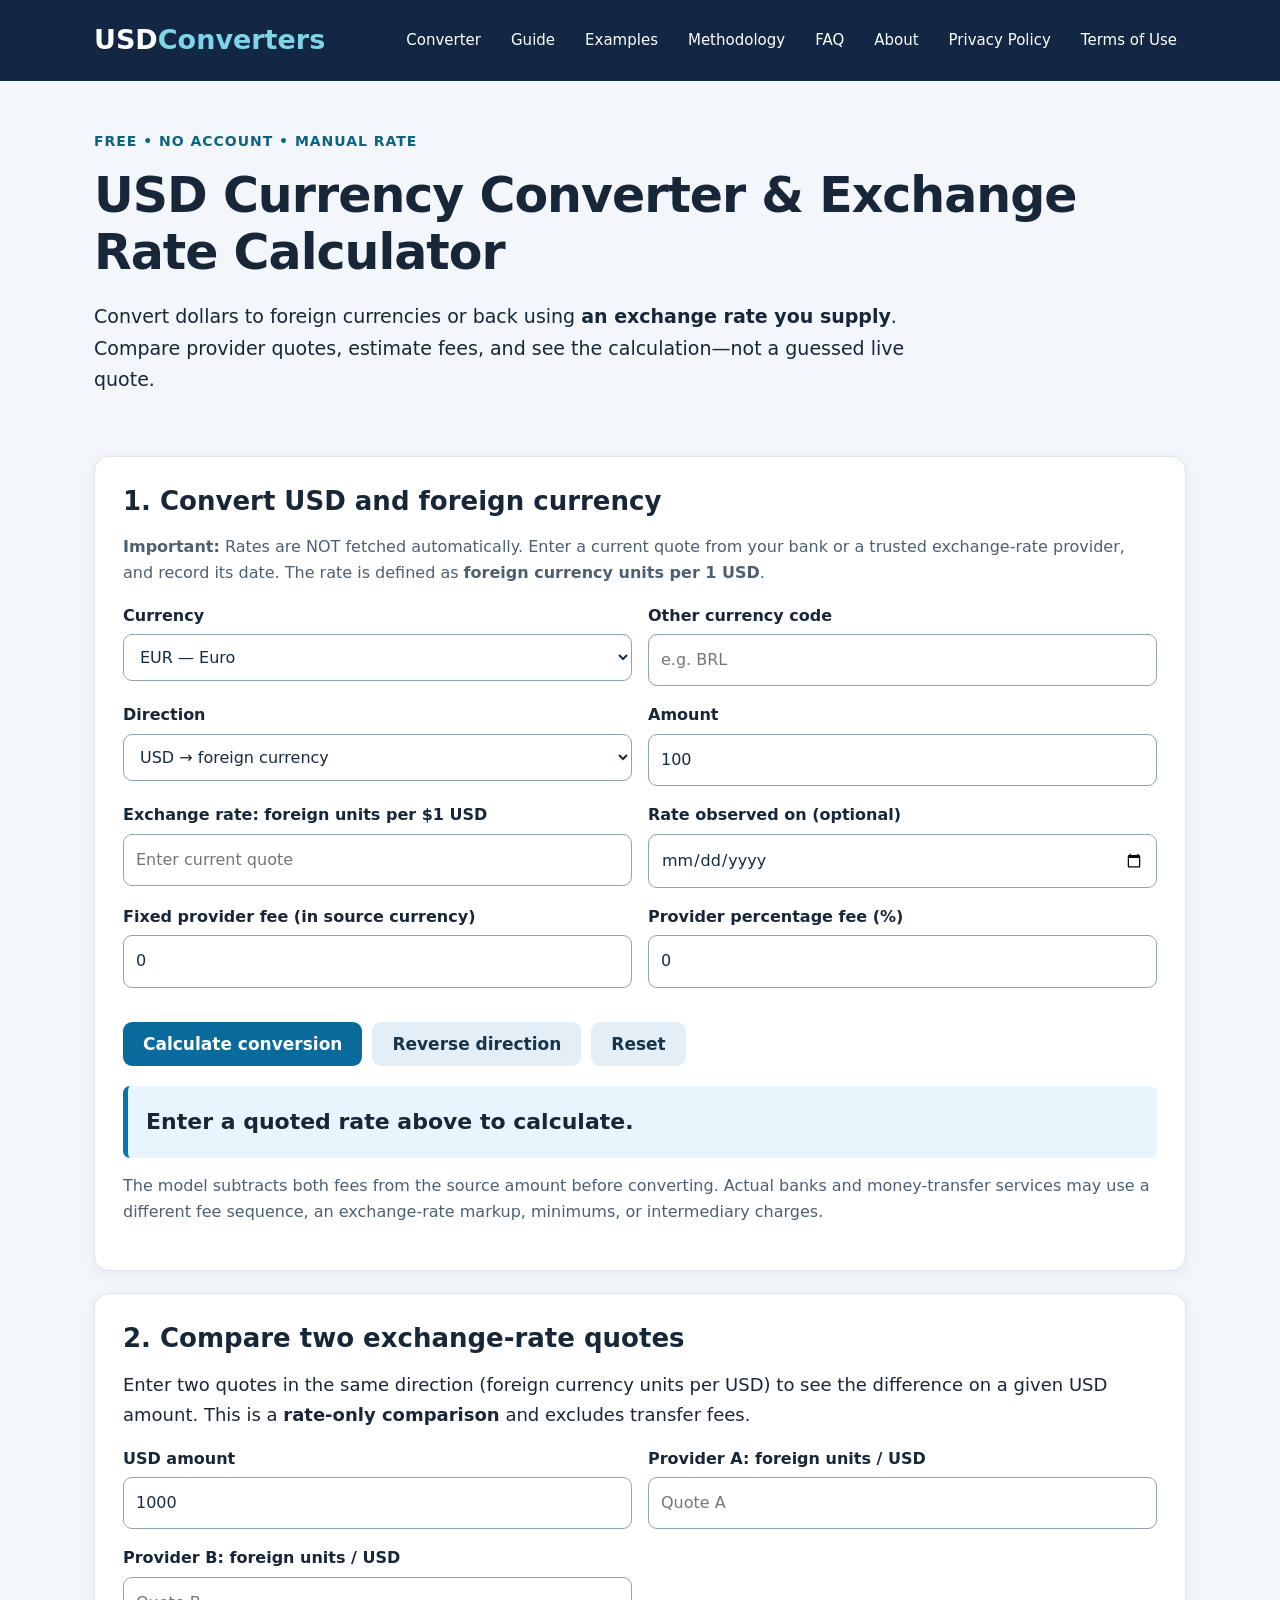
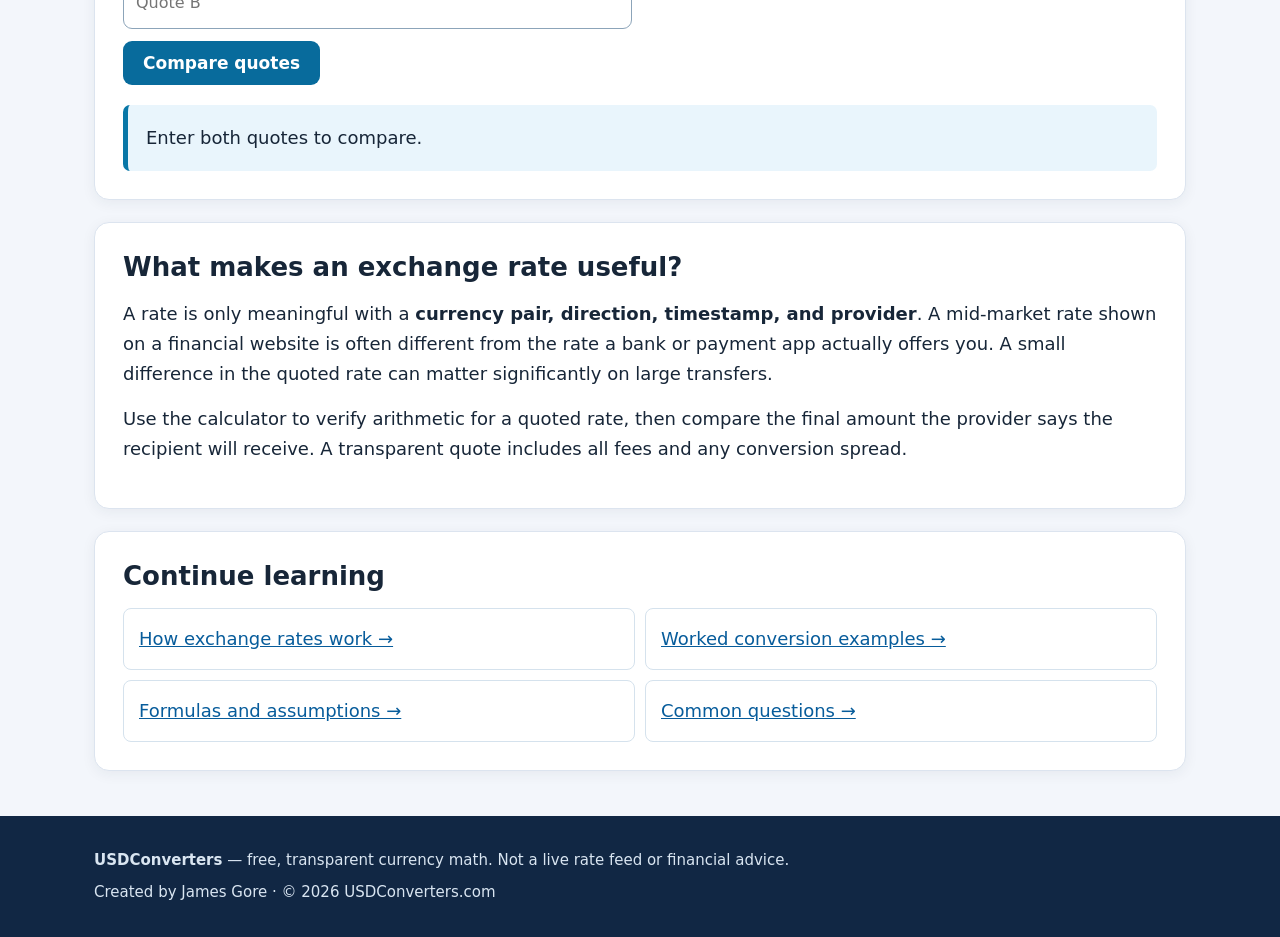
==== commit 23704cb4: "Add files via upload" ====
--- a/index.html
+++ b/index.html
@@ -1 +1,2 @@
-<!doctype html><html lang="en"><head><meta charset="utf-8"><meta name="viewport" content="width=device-width,initial-scale=1"><meta name="theme-color" content="#112744"><title>Free USD Currency Converter, Fees &amp; Rate Comparison | USDConverters</title><meta name="description" content="Convert USD and other currencies using your own rate, estimate fees and compare exchange rate quotes."><link rel="canonical" href="https://usdconverters.com/index.html"><link rel="stylesheet" href="style.css"><script async src="https://pagead2.googlesyndication.com/pagead/js/adsbygoogle.js?client=ca-pub-5287196493103465" crossorigin="anonymous"></script><script defer src="script.js"></script></head><body><a class="skip" href="#main">Skip to content</a><header><div class="shell head"><a class="logo" href="index.html">USD<span>Converters</span></a><nav aria-label="Main navigation"><a href="index.html">Converter</a><a href="guide.html">Guide</a><a href="examples.html">Examples</a><a href="methodology.html">Methodology</a><a href="faq.html">FAQ</a><a href="about.html">About</a><a href="privacy.html">Privacy Policy</a><a href="terms.html">Terms of Use</a></nav></div></header><main class="shell" id="main"><div class="hero"><p class="eyebrow">FREE • NO ACCOUNT • MANUAL RATE</p><h1>USD Currency Converter & Exchange Rate Calculator</h1><p>Convert dollars to foreign currencies or back using <strong>an exchange rate you supply</strong>. Compare provider quotes, estimate fees, and see the calculation—not a guessed live quote.</p></div><section class="panel" id="converter"><h2>1. Convert USD and foreign currency</h2><p class="note"><strong>Important:</strong> Rates are NOT fetched automatically. Enter a current quote from your bank or a trusted exchange-rate provider, and record its date. The rate is defined as <strong>foreign currency units per 1 USD</strong>.</p><div class="formgrid"><label>Currency<select id="currency"><option value="EUR">EUR — Euro</option><option value="GBP">GBP — British pound</option><option value="CAD">CAD — Canadian dollar</option><option value="MXN">MXN — Mexican peso</option><option value="JPY">JPY — Japanese yen</option><option value="INR">INR — Indian rupee</option><option value="AUD">AUD — Australian dollar</option><option value="CHF">CHF — Swiss franc</option><option value="CNY">CNY — Chinese yuan</option><option value="PHP">PHP — Philippine peso</option><option value="other">Other (enter code below)</option></select></label><label>Other currency code<input id="custom" maxlength="3" placeholder="e.g. BRL" aria-label="Optional other three-letter currency code"></label><label>Direction<select id="direction"><option value="out">USD → foreign currency</option><option value="in">Foreign currency → USD</option></select></label><label>Amount<input id="amount" type="number" min="0" step="any" value="100" inputmode="decimal"></label><label>Exchange rate: foreign units per $1 USD<input id="rate" type="number" min="0" step="any" placeholder="Enter current quote" inputmode="decimal"></label><label>Rate observed on (optional)<input id="ratedate" type="date"></label><label>Fixed provider fee (in source currency)<input id="fixed" type="number" min="0" step="any" value="0"></label><label>Provider percentage fee (%)<input id="fee" type="number" min="0" max="100" step="any" value="0"></label></div><div class="actions"><button id="calculate" type="button">Calculate conversion</button><button id="swap" type="button" class="secondary">Reverse direction</button><button id="reset" type="button" class="secondary">Reset</button></div><div class="result" aria-live="polite" id="result"><strong>Enter a quoted rate above to calculate.</strong></div><div class="chart" id="chart" aria-label="Visual comparison of gross conversion and provider fees"></div><p class="note">The model subtracts both fees from the source amount before converting. Actual banks and money-transfer services may use a different fee sequence, an exchange-rate markup, minimums, or intermediary charges.</p></section><section class="panel" id="compare"><h2>2. Compare two exchange-rate quotes</h2><p>Enter two quotes in the same direction (foreign currency units per USD) to see the difference on a given USD amount. This is a <strong>rate-only comparison</strong> and excludes transfer fees.</p><div class="formgrid"><label>USD amount<input type="number" id="cmpamount" min="0" value="1000" step="any"></label><label>Provider A: foreign units / USD<input type="number" id="rateA" min="0" step="any" placeholder="Quote A"></label><label>Provider B: foreign units / USD<input type="number" id="rateB" min="0" step="any" placeholder="Quote B"></label></div><button id="comparebtn" type="button">Compare quotes</button><div id="comparison" class="result" aria-live="polite">Enter both quotes to compare.</div></section><section class="panel"><h2>What makes an exchange rate useful?</h2><p>A rate is only meaningful with a <strong>currency pair, direction, timestamp, and provider</strong>. A mid-market rate shown on a financial website is often different from the rate a bank or payment app actually offers you. A small difference in the quoted rate can matter significantly on large transfers.</p><p>Use the calculator to verify arithmetic for a quoted rate, then compare the final amount the provider says the recipient will receive. A transparent quote includes all fees and any conversion spread.</p></section><section class="panel"><h2>Continue learning</h2><div class="linkgrid"><a href="guide.html">How exchange rates work →</a><a href="examples.html">Worked conversion examples →</a><a href="methodology.html">Formulas and assumptions →</a><a href="faq.html">Common questions →</a></div></section></main><footer><div class="shell"><p><strong>USDConverters</strong> — free, transparent currency math. Not a live rate feed or financial advice.</p><p><a href="privacy.html">Privacy</a> · <a href="terms.html">Terms</a> · <a href="methodology.html">Methodology</a> · <a href="sitemap.xml">Sitemap</a></p><p>Created by James Gore · © <span class="year">2026</span> USDConverters.com</p></div></footer></body></html>+<!DOCTYPE html>
+<html lang="en"><head><meta charset="utf-8"/><meta content="width=device-width,initial-scale=1" name="viewport"/><meta content="#112744" name="theme-color"/><title>Free USD Currency Converter, Fees &amp; Rate Comparison | USDConverters</title><meta content="Convert USD and other currencies using your own rate, estimate fees and compare exchange rate quotes." name="description"/><link href="https://usdconverters.com/index.html" rel="canonical"/><link href="style.css" rel="stylesheet"/><script async="" crossorigin="anonymous" src="https://pagead2.googlesyndication.com/pagead/js/adsbygoogle.js?client=ca-pub-5287196493103465"></script><script defer="" src="script.js"></script></head><body><a class="skip" href="#main">Skip to content</a><header><div class="shell head"><a class="logo" href="index.html">USD<span>Converters</span></a><nav aria-label="Main navigation"><a href="index.html">Converter</a><a href="guide.html">Guide</a><a href="examples.html">Examples</a><a href="methodology.html">Methodology</a><a href="faq.html">FAQ</a><a href="about.html">About</a><a href="privacy.html">Privacy Policy</a><a href="terms.html">Terms of Use</a></nav></div></header><main class="shell" id="main"><div class="hero"><p class="eyebrow">FREE • NO ACCOUNT • MANUAL RATE</p><h1>USD Currency Converter &amp; Exchange Rate Calculator</h1><p>Convert dollars to foreign currencies or back using <strong>an exchange rate you supply</strong>. Compare provider quotes, estimate fees, and see the calculation—not a guessed live quote.</p></div><section class="panel" id="converter"><h2>1. Convert USD and foreign currency</h2><p class="note"><strong>Important:</strong> Rates are NOT fetched automatically. Enter a current quote from your bank or a trusted exchange-rate provider, and record its date. The rate is defined as <strong>foreign currency units per 1 USD</strong>.</p><div class="formgrid"><label>Currency<select id="currency"><option value="EUR">EUR — Euro</option><option value="GBP">GBP — British pound</option><option value="CAD">CAD — Canadian dollar</option><option value="MXN">MXN — Mexican peso</option><option value="JPY">JPY — Japanese yen</option><option value="INR">INR — Indian rupee</option><option value="AUD">AUD — Australian dollar</option><option value="CHF">CHF — Swiss franc</option><option value="CNY">CNY — Chinese yuan</option><option value="PHP">PHP — Philippine peso</option><option value="other">Other (enter code below)</option></select></label><label>Other currency code<input aria-label="Optional other three-letter currency code" id="custom" maxlength="3" placeholder="e.g. BRL"/></label><label>Direction<select id="direction"><option value="out">USD → foreign currency</option><option value="in">Foreign currency → USD</option></select></label><label>Amount<input id="amount" inputmode="decimal" min="0" step="any" type="number" value="100"/></label><label>Exchange rate: foreign units per $1 USD<input id="rate" inputmode="decimal" min="0" placeholder="Enter current quote" step="any" type="number"/></label><label>Rate observed on (optional)<input id="ratedate" type="date"/></label><label>Fixed provider fee (in source currency)<input id="fixed" min="0" step="any" type="number" value="0"/></label><label>Provider percentage fee (%)<input id="fee" max="100" min="0" step="any" type="number" value="0"/></label></div><div class="actions"><button id="calculate" type="button">Calculate conversion</button><button class="secondary" id="swap" type="button">Reverse direction</button><button class="secondary" id="reset" type="button">Reset</button></div><div aria-live="polite" class="result" id="result"><strong>Enter a quoted rate above to calculate.</strong></div><div aria-label="Visual comparison of gross conversion and provider fees" class="chart" id="chart"></div><p class="note">The model subtracts both fees from the source amount before converting. Actual banks and money-transfer services may use a different fee sequence, an exchange-rate markup, minimums, or intermediary charges.</p></section><section class="panel" id="compare"><h2>2. Compare two exchange-rate quotes</h2><p>Enter two quotes in the same direction (foreign currency units per USD) to see the difference on a given USD amount. This is a <strong>rate-only comparison</strong> and excludes transfer fees.</p><div class="formgrid"><label>USD amount<input id="cmpamount" min="0" step="any" type="number" value="1000"/></label><label>Provider A: foreign units / USD<input id="rateA" min="0" placeholder="Quote A" step="any" type="number"/></label><label>Provider B: foreign units / USD<input id="rateB" min="0" placeholder="Quote B" step="any" type="number"/></label></div><button id="comparebtn" type="button">Compare quotes</button><div aria-live="polite" class="result" id="comparison">Enter both quotes to compare.</div></section><section class="panel"><h2>What makes an exchange rate useful?</h2><p>A rate is only meaningful with a <strong>currency pair, direction, timestamp, and provider</strong>. A mid-market rate shown on a financial website is often different from the rate a bank or payment app actually offers you. A small difference in the quoted rate can matter significantly on large transfers.</p><p>Use the calculator to verify arithmetic for a quoted rate, then compare the final amount the provider says the recipient will receive. A transparent quote includes all fees and any conversion spread.</p></section><section class="panel"><h2>Continue learning</h2><div class="linkgrid"><a href="guide.html">How exchange rates work →</a><a href="examples.html">Worked conversion examples →</a><a href="methodology.html">Formulas and assumptions →</a><a href="faq.html">Common questions →</a></div></section></main><footer><div class="shell"><p><strong>USDConverters</strong> — free, transparent currency math. Not a live rate feed or financial advice.</p><p>Created by James Gore · © <span class="year">2026</span> USDConverters.com</p></div></footer></body></html>
--- a/style.css
+++ b/style.css
@@ -1 +1,2 @@
-*{box-sizing:border-box}html{scroll-behavior:smooth}body{margin:0;font:18px/1.65 system-ui,-apple-system,Segoe UI,sans-serif;background:#f3f6fb;color:#172638}a{color:#075c9b}a:hover{text-decoration:underline}.shell{max-width:1140px;margin:auto;padding:0 24px}header{background:#112744;color:white}.head{display:flex;align-items:center;justify-content:space-between;gap:20px;flex-wrap:wrap;padding-top:18px;padding-bottom:18px}.logo{font-size:27px;font-weight:800;color:white;text-decoration:none}.logo span{color:#7ed5e9}nav{display:flex;gap:12px;flex-wrap:wrap}nav a{color:white;font-size:15px;text-decoration:none;padding:7px 9px;border-radius:7px}nav a:hover,nav a:focus{background:#294765}.skip{position:absolute;left:-9999px}.skip:focus{left:10px;top:10px;background:white;padding:8px;z-index:2}.hero{padding:35px 0 20px}.hero h1{font-size:clamp(30px,4vw,49px);line-height:1.18;letter-spacing:-.02em;margin:10px 0}.hero p{max-width:860px;font-size:19px}.eyebrow{color:#0b6480;font-weight:800;font-size:14px!important;letter-spacing:.07em}.panel{background:white;border:1px solid #dce4ef;border-radius:15px;padding:28px;margin:22px 0;box-shadow:0 3px 14px #182b4010}.panel h2{font-size:26px;line-height:1.25;margin:0 0 16px}.panel p{margin:10px 0 16px}.formgrid{display:grid;grid-template-columns:repeat(2,minmax(0,1fr));gap:16px}.formgrid label{display:flex;flex-direction:column;font-weight:700;font-size:16px;gap:5px}.formgrid input,.formgrid select{width:100%;padding:12px;border:1px solid #8ca4b9;border-radius:9px;font:inherit;font-weight:400;background:white;color:#152b41}.formgrid input:focus,.formgrid select:focus{outline:3px solid #b6e5fa}.actions{display:flex;gap:10px;flex-wrap:wrap;margin-top:22px}button{border:0;border-radius:9px;padding:12px 20px;background:#086b9c;color:white;font:700 17px system-ui;cursor:pointer;margin-top:12px}button:hover{background:#054f77}button.secondary{background:#e3eef7;color:#16354c}.result{background:#e9f5fc;border-left:5px solid #0877a7;border-radius:7px;margin-top:20px;padding:18px;overflow-wrap:anywhere}.result strong{font-size:22px}.note{color:#4d5f71;font-size:16px}.chart{margin-top:15px}.barrow{display:grid;grid-template-columns:160px 1fr 115px;align-items:center;gap:10px;margin:9px 0;font-size:15px}.track{background:#e2eaf1;border-radius:20px;overflow:hidden;height:22px}.fill{height:100%;background:#087ba6;min-width:1px}.fill.fees{background:#e39d45}.linkgrid{display:grid;grid-template-columns:repeat(2,1fr);gap:10px}.linkgrid a{display:block;padding:15px;border:1px solid #d5e2ed;border-radius:8px}footer{background:#112744;color:#d9e5f1;margin-top:45px;padding:24px 0;font-size:15px}footer a{color:#a8e7ff}footer p{margin:8px 0}@media(max-width:680px){body{font-size:17px}.formgrid,.linkgrid{grid-template-columns:1fr}.barrow{grid-template-columns:110px 1fr 90px}.panel{padding:18px}.head{align-items:flex-start}nav{gap:3px}nav a{font-size:14px}}+*{box-sizing:border-box}html{scroll-behavior:smooth}body{margin:0;font:18px/1.65 system-ui,-apple-system,Segoe UI,sans-serif;background:#f3f6fb;color:#172638}a{color:#075c9b}a:hover{text-decoration:underline}.shell{max-width:1140px;margin:auto;padding:0 24px}header{background:#112744;color:white}.head{display:flex;align-items:center;justify-content:space-between;gap:20px;flex-wrap:wrap;padding-top:18px;padding-bottom:18px}.logo{font-size:27px;font-weight:800;color:white;text-decoration:none}.logo span{color:#7ed5e9}nav{display:flex;gap:12px;flex-wrap:wrap}nav a{color:white;font-size:15px;text-decoration:none;padding:7px 9px;border-radius:7px}nav a:hover,nav a:focus{background:#294765}.skip{position:absolute;left:-9999px}.skip:focus{left:10px;top:10px;background:white;padding:8px;z-index:2}.hero{padding:35px 0 20px}.hero h1{font-size:clamp(30px,4vw,49px);line-height:1.18;letter-spacing:-.02em;margin:10px 0}.hero p{max-width:860px;font-size:19px}.eyebrow{color:#0b6480;font-weight:800;font-size:14px!important;letter-spacing:.07em}.panel{background:white;border:1px solid #dce4ef;border-radius:15px;padding:28px;margin:22px 0;box-shadow:0 3px 14px #182b4010}.panel h2{font-size:26px;line-height:1.25;margin:0 0 16px}.panel p{margin:10px 0 16px}.formgrid{display:grid;grid-template-columns:repeat(2,minmax(0,1fr));gap:16px}.formgrid label{display:flex;flex-direction:column;font-weight:700;font-size:16px;gap:5px}.formgrid input,.formgrid select{width:100%;padding:12px;border:1px solid #8ca4b9;border-radius:9px;font:inherit;font-weight:400;background:white;color:#152b41}.formgrid input:focus,.formgrid select:focus{outline:3px solid #b6e5fa}.actions{display:flex;gap:10px;flex-wrap:wrap;margin-top:22px}button{border:0;border-radius:9px;padding:12px 20px;background:#086b9c;color:white;font:700 17px system-ui;cursor:pointer;margin-top:12px}button:hover{background:#054f77}button.secondary{background:#e3eef7;color:#16354c}.result{background:#e9f5fc;border-left:5px solid #0877a7;border-radius:7px;margin-top:20px;padding:18px;overflow-wrap:anywhere}.result strong{font-size:22px}.note{color:#4d5f71;font-size:16px}.chart{margin-top:15px}.barrow{display:grid;grid-template-columns:160px 1fr 115px;align-items:center;gap:10px;margin:9px 0;font-size:15px}.track{background:#e2eaf1;border-radius:20px;overflow:hidden;height:22px}.fill{height:100%;background:#087ba6;min-width:1px}.fill.fees{background:#e39d45}.linkgrid{display:grid;grid-template-columns:repeat(2,1fr);gap:10px}.linkgrid a{display:block;padding:15px;border:1px solid #d5e2ed;border-radius:8px}footer{background:#112744;color:#d9e5f1;margin-top:45px;padding:24px 0;font-size:15px}footer a{color:#a8e7ff}footer p{margin:8px 0}@media(max-width:680px){body{font-size:17px}.formgrid,.linkgrid{grid-template-columns:1fr}.barrow{grid-template-columns:110px 1fr 90px}.panel{padding:18px}.head{align-items:flex-start}nav{gap:3px}nav a{font-size:14px}}
+.return-calc{margin:20px 0 0}.return-calc a{display:inline-block;background:#e1f2fb;border:1px solid #9acde6;color:#07527b;font-weight:750;text-decoration:none;padding:10px 16px;border-radius:9px}.return-calc a:hover,.return-calc a:focus{background:#cce9f8;text-decoration:underline}
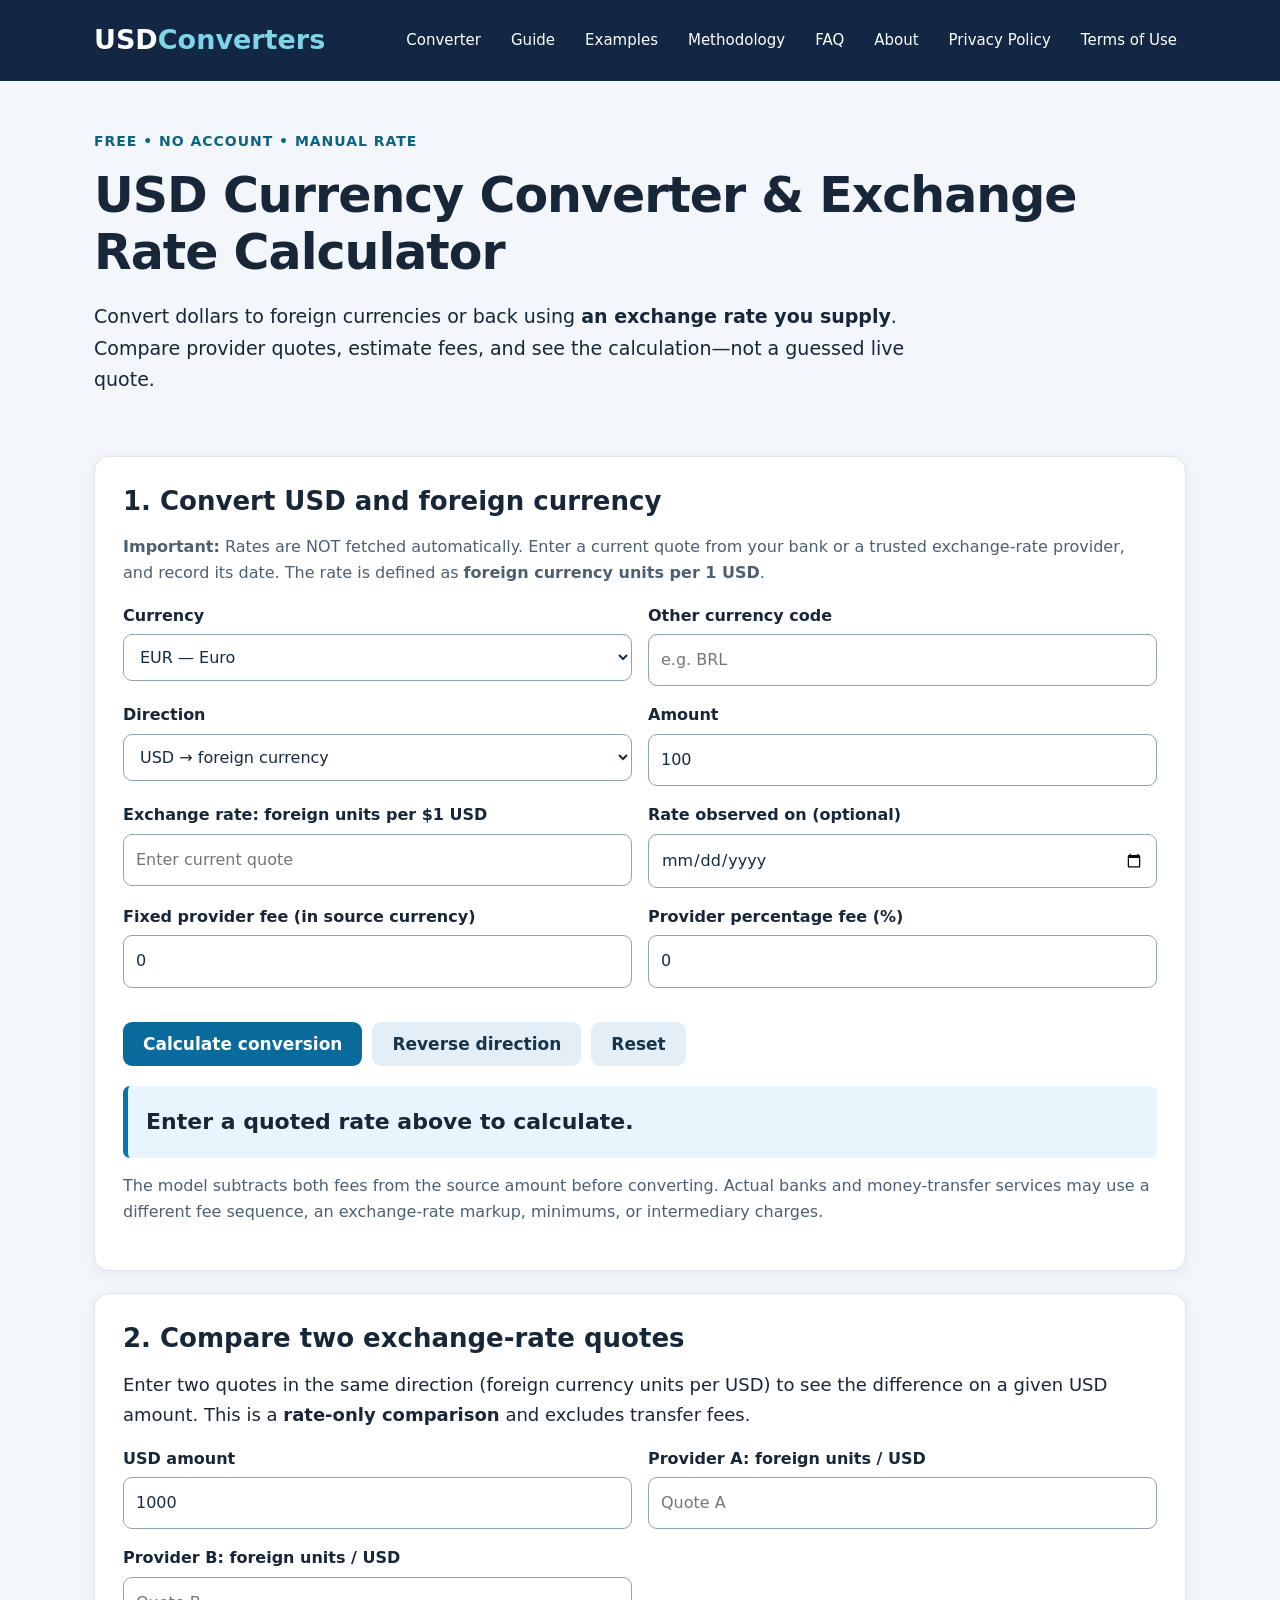
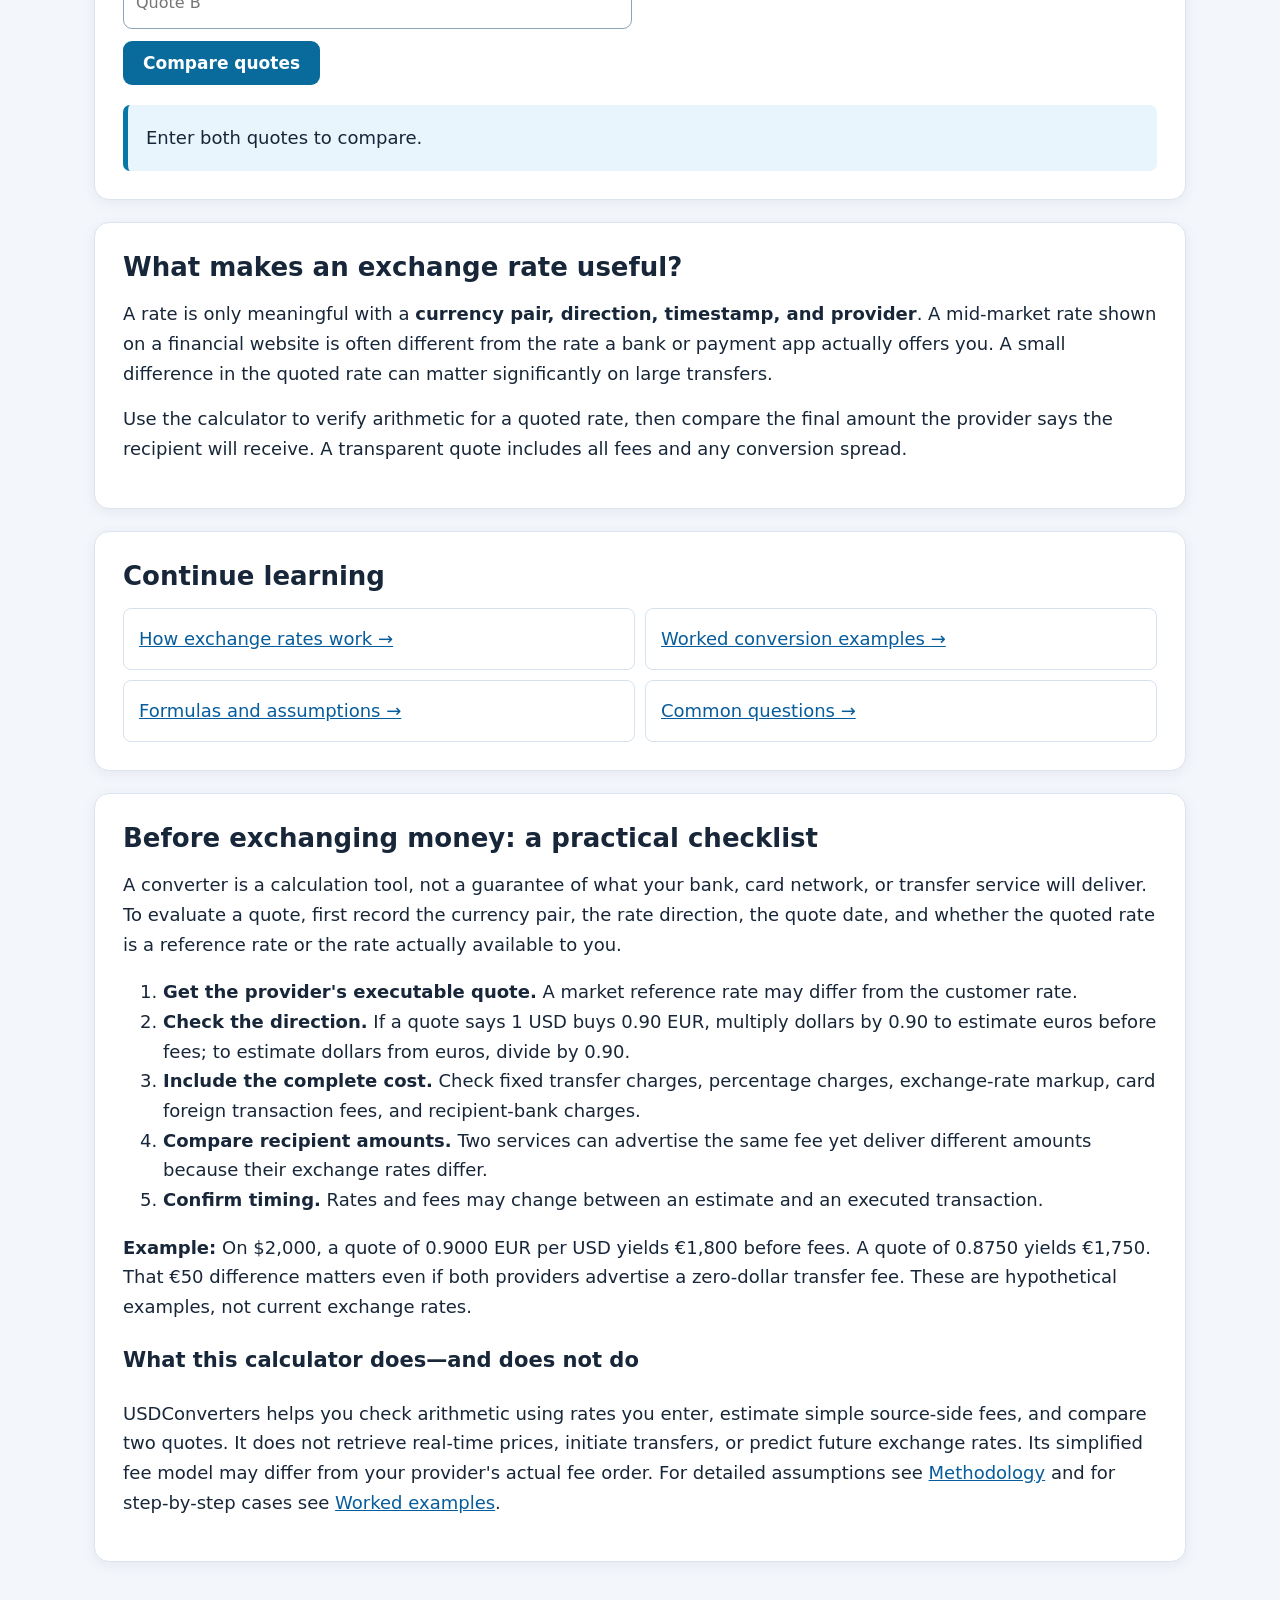
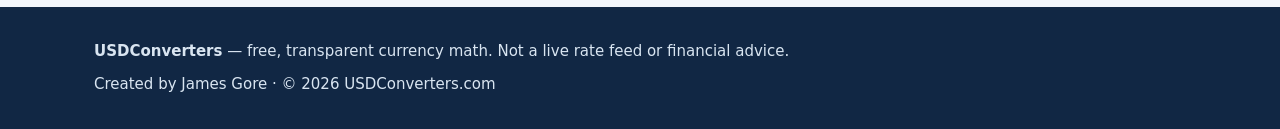
==== commit 4c819afb: "Add files via upload" ====
--- a/index.html
+++ b/index.html
@@ -1,2 +1,3 @@
 <!DOCTYPE html>
-<html lang="en"><head><meta charset="utf-8"/><meta content="width=device-width,initial-scale=1" name="viewport"/><meta content="#112744" name="theme-color"/><title>Free USD Currency Converter, Fees &amp; Rate Comparison | USDConverters</title><meta content="Convert USD and other currencies using your own rate, estimate fees and compare exchange rate quotes." name="description"/><link href="https://usdconverters.com/index.html" rel="canonical"/><link href="style.css" rel="stylesheet"/><script async="" crossorigin="anonymous" src="https://pagead2.googlesyndication.com/pagead/js/adsbygoogle.js?client=ca-pub-5287196493103465"></script><script defer="" src="script.js"></script></head><body><a class="skip" href="#main">Skip to content</a><header><div class="shell head"><a class="logo" href="index.html">USD<span>Converters</span></a><nav aria-label="Main navigation"><a href="index.html">Converter</a><a href="guide.html">Guide</a><a href="examples.html">Examples</a><a href="methodology.html">Methodology</a><a href="faq.html">FAQ</a><a href="about.html">About</a><a href="privacy.html">Privacy Policy</a><a href="terms.html">Terms of Use</a></nav></div></header><main class="shell" id="main"><div class="hero"><p class="eyebrow">FREE • NO ACCOUNT • MANUAL RATE</p><h1>USD Currency Converter &amp; Exchange Rate Calculator</h1><p>Convert dollars to foreign currencies or back using <strong>an exchange rate you supply</strong>. Compare provider quotes, estimate fees, and see the calculation—not a guessed live quote.</p></div><section class="panel" id="converter"><h2>1. Convert USD and foreign currency</h2><p class="note"><strong>Important:</strong> Rates are NOT fetched automatically. Enter a current quote from your bank or a trusted exchange-rate provider, and record its date. The rate is defined as <strong>foreign currency units per 1 USD</strong>.</p><div class="formgrid"><label>Currency<select id="currency"><option value="EUR">EUR — Euro</option><option value="GBP">GBP — British pound</option><option value="CAD">CAD — Canadian dollar</option><option value="MXN">MXN — Mexican peso</option><option value="JPY">JPY — Japanese yen</option><option value="INR">INR — Indian rupee</option><option value="AUD">AUD — Australian dollar</option><option value="CHF">CHF — Swiss franc</option><option value="CNY">CNY — Chinese yuan</option><option value="PHP">PHP — Philippine peso</option><option value="other">Other (enter code below)</option></select></label><label>Other currency code<input aria-label="Optional other three-letter currency code" id="custom" maxlength="3" placeholder="e.g. BRL"/></label><label>Direction<select id="direction"><option value="out">USD → foreign currency</option><option value="in">Foreign currency → USD</option></select></label><label>Amount<input id="amount" inputmode="decimal" min="0" step="any" type="number" value="100"/></label><label>Exchange rate: foreign units per $1 USD<input id="rate" inputmode="decimal" min="0" placeholder="Enter current quote" step="any" type="number"/></label><label>Rate observed on (optional)<input id="ratedate" type="date"/></label><label>Fixed provider fee (in source currency)<input id="fixed" min="0" step="any" type="number" value="0"/></label><label>Provider percentage fee (%)<input id="fee" max="100" min="0" step="any" type="number" value="0"/></label></div><div class="actions"><button id="calculate" type="button">Calculate conversion</button><button class="secondary" id="swap" type="button">Reverse direction</button><button class="secondary" id="reset" type="button">Reset</button></div><div aria-live="polite" class="result" id="result"><strong>Enter a quoted rate above to calculate.</strong></div><div aria-label="Visual comparison of gross conversion and provider fees" class="chart" id="chart"></div><p class="note">The model subtracts both fees from the source amount before converting. Actual banks and money-transfer services may use a different fee sequence, an exchange-rate markup, minimums, or intermediary charges.</p></section><section class="panel" id="compare"><h2>2. Compare two exchange-rate quotes</h2><p>Enter two quotes in the same direction (foreign currency units per USD) to see the difference on a given USD amount. This is a <strong>rate-only comparison</strong> and excludes transfer fees.</p><div class="formgrid"><label>USD amount<input id="cmpamount" min="0" step="any" type="number" value="1000"/></label><label>Provider A: foreign units / USD<input id="rateA" min="0" placeholder="Quote A" step="any" type="number"/></label><label>Provider B: foreign units / USD<input id="rateB" min="0" placeholder="Quote B" step="any" type="number"/></label></div><button id="comparebtn" type="button">Compare quotes</button><div aria-live="polite" class="result" id="comparison">Enter both quotes to compare.</div></section><section class="panel"><h2>What makes an exchange rate useful?</h2><p>A rate is only meaningful with a <strong>currency pair, direction, timestamp, and provider</strong>. A mid-market rate shown on a financial website is often different from the rate a bank or payment app actually offers you. A small difference in the quoted rate can matter significantly on large transfers.</p><p>Use the calculator to verify arithmetic for a quoted rate, then compare the final amount the provider says the recipient will receive. A transparent quote includes all fees and any conversion spread.</p></section><section class="panel"><h2>Continue learning</h2><div class="linkgrid"><a href="guide.html">How exchange rates work →</a><a href="examples.html">Worked conversion examples →</a><a href="methodology.html">Formulas and assumptions →</a><a href="faq.html">Common questions →</a></div></section></main><footer><div class="shell"><p><strong>USDConverters</strong> — free, transparent currency math. Not a live rate feed or financial advice.</p><p>Created by James Gore · © <span class="year">2026</span> USDConverters.com</p></div></footer></body></html>+
+<html lang="en"><head><meta charset="utf-8"/><meta content="width=device-width,initial-scale=1" name="viewport"/><meta content="#112744" name="theme-color"/><title>Free USD Currency Converter, Fees &amp; Rate Comparison | USDConverters</title><meta content="Convert USD and other currencies using your own rate, estimate fees and compare exchange rate quotes." name="description"/><link href="https://usdconverters.com/index.html" rel="canonical"/><link href="style.css" rel="stylesheet"/><script async="" crossorigin="anonymous" src="https://pagead2.googlesyndication.com/pagead/js/adsbygoogle.js?client=ca-pub-5287196493103465"></script><script defer="" src="script.js"></script></head><body><a class="skip" href="#main">Skip to content</a><header><div class="shell head"><a class="logo" href="index.html">USD<span>Converters</span></a><nav aria-label="Main navigation"><a href="index.html">Converter</a><a href="guide.html">Guide</a><a href="examples.html">Examples</a><a href="methodology.html">Methodology</a><a href="faq.html">FAQ</a><a href="about.html">About</a><a href="privacy.html">Privacy Policy</a><a href="terms.html">Terms of Use</a></nav></div></header><main class="shell" id="main"><div class="hero"><p class="eyebrow">FREE • NO ACCOUNT • MANUAL RATE</p><h1>USD Currency Converter &amp; Exchange Rate Calculator</h1><p>Convert dollars to foreign currencies or back using <strong>an exchange rate you supply</strong>. Compare provider quotes, estimate fees, and see the calculation—not a guessed live quote.</p></div><section class="panel" id="converter"><h2>1. Convert USD and foreign currency</h2><p class="note"><strong>Important:</strong> Rates are NOT fetched automatically. Enter a current quote from your bank or a trusted exchange-rate provider, and record its date. The rate is defined as <strong>foreign currency units per 1 USD</strong>.</p><div class="formgrid"><label>Currency<select id="currency"><option value="EUR">EUR — Euro</option><option value="GBP">GBP — British pound</option><option value="CAD">CAD — Canadian dollar</option><option value="MXN">MXN — Mexican peso</option><option value="JPY">JPY — Japanese yen</option><option value="INR">INR — Indian rupee</option><option value="AUD">AUD — Australian dollar</option><option value="CHF">CHF — Swiss franc</option><option value="CNY">CNY — Chinese yuan</option><option value="PHP">PHP — Philippine peso</option><option value="other">Other (enter code below)</option></select></label><label>Other currency code<input aria-label="Optional other three-letter currency code" id="custom" maxlength="3" placeholder="e.g. BRL"/></label><label>Direction<select id="direction"><option value="out">USD → foreign currency</option><option value="in">Foreign currency → USD</option></select></label><label>Amount<input id="amount" inputmode="decimal" min="0" step="any" type="number" value="100"/></label><label>Exchange rate: foreign units per $1 USD<input id="rate" inputmode="decimal" min="0" placeholder="Enter current quote" step="any" type="number"/></label><label>Rate observed on (optional)<input id="ratedate" type="date"/></label><label>Fixed provider fee (in source currency)<input id="fixed" min="0" step="any" type="number" value="0"/></label><label>Provider percentage fee (%)<input id="fee" max="100" min="0" step="any" type="number" value="0"/></label></div><div class="actions"><button id="calculate" type="button">Calculate conversion</button><button class="secondary" id="swap" type="button">Reverse direction</button><button class="secondary" id="reset" type="button">Reset</button></div><div aria-live="polite" class="result" id="result"><strong>Enter a quoted rate above to calculate.</strong></div><div aria-label="Visual comparison of gross conversion and provider fees" class="chart" id="chart"></div><p class="note">The model subtracts both fees from the source amount before converting. Actual banks and money-transfer services may use a different fee sequence, an exchange-rate markup, minimums, or intermediary charges.</p></section><section class="panel" id="compare"><h2>2. Compare two exchange-rate quotes</h2><p>Enter two quotes in the same direction (foreign currency units per USD) to see the difference on a given USD amount. This is a <strong>rate-only comparison</strong> and excludes transfer fees.</p><div class="formgrid"><label>USD amount<input id="cmpamount" min="0" step="any" type="number" value="1000"/></label><label>Provider A: foreign units / USD<input id="rateA" min="0" placeholder="Quote A" step="any" type="number"/></label><label>Provider B: foreign units / USD<input id="rateB" min="0" placeholder="Quote B" step="any" type="number"/></label></div><button id="comparebtn" type="button">Compare quotes</button><div aria-live="polite" class="result" id="comparison">Enter both quotes to compare.</div></section><section class="panel"><h2>What makes an exchange rate useful?</h2><p>A rate is only meaningful with a <strong>currency pair, direction, timestamp, and provider</strong>. A mid-market rate shown on a financial website is often different from the rate a bank or payment app actually offers you. A small difference in the quoted rate can matter significantly on large transfers.</p><p>Use the calculator to verify arithmetic for a quoted rate, then compare the final amount the provider says the recipient will receive. A transparent quote includes all fees and any conversion spread.</p></section><section class="panel"><h2>Continue learning</h2><div class="linkgrid"><a href="guide.html">How exchange rates work →</a><a href="examples.html">Worked conversion examples →</a><a href="methodology.html">Formulas and assumptions →</a><a href="faq.html">Common questions →</a></div></section><section class="panel editorial"><h2>Before exchanging money: a practical checklist</h2><p>A converter is a calculation tool, not a guarantee of what your bank, card network, or transfer service will deliver. To evaluate a quote, first record the currency pair, the rate direction, the quote date, and whether the quoted rate is a reference rate or the rate actually available to you.</p><ol><li><strong>Get the provider's executable quote.</strong> A market reference rate may differ from the customer rate.</li><li><strong>Check the direction.</strong> If a quote says 1 USD buys 0.90 EUR, multiply dollars by 0.90 to estimate euros before fees; to estimate dollars from euros, divide by 0.90.</li><li><strong>Include the complete cost.</strong> Check fixed transfer charges, percentage charges, exchange-rate markup, card foreign transaction fees, and recipient-bank charges.</li><li><strong>Compare recipient amounts.</strong> Two services can advertise the same fee yet deliver different amounts because their exchange rates differ.</li><li><strong>Confirm timing.</strong> Rates and fees may change between an estimate and an executed transaction.</li></ol><p><strong>Example:</strong> On $2,000, a quote of 0.9000 EUR per USD yields €1,800 before fees. A quote of 0.8750 yields €1,750. That €50 difference matters even if both providers advertise a zero-dollar transfer fee. These are hypothetical examples, not current exchange rates.</p><h3>What this calculator does—and does not do</h3><p>USDConverters helps you check arithmetic using rates you enter, estimate simple source-side fees, and compare two quotes. It does not retrieve real-time prices, initiate transfers, or predict future exchange rates. Its simplified fee model may differ from your provider's actual fee order. For detailed assumptions see <a href="methodology.html">Methodology</a> and for step-by-step cases see <a href="examples.html">Worked examples</a>.</p></section></main><footer><div class="shell"><p><strong>USDConverters</strong> — free, transparent currency math. Not a live rate feed or financial advice.</p><p>Created by James Gore · © <span class="year">2026</span> USDConverters.com</p></div></footer></body></html>
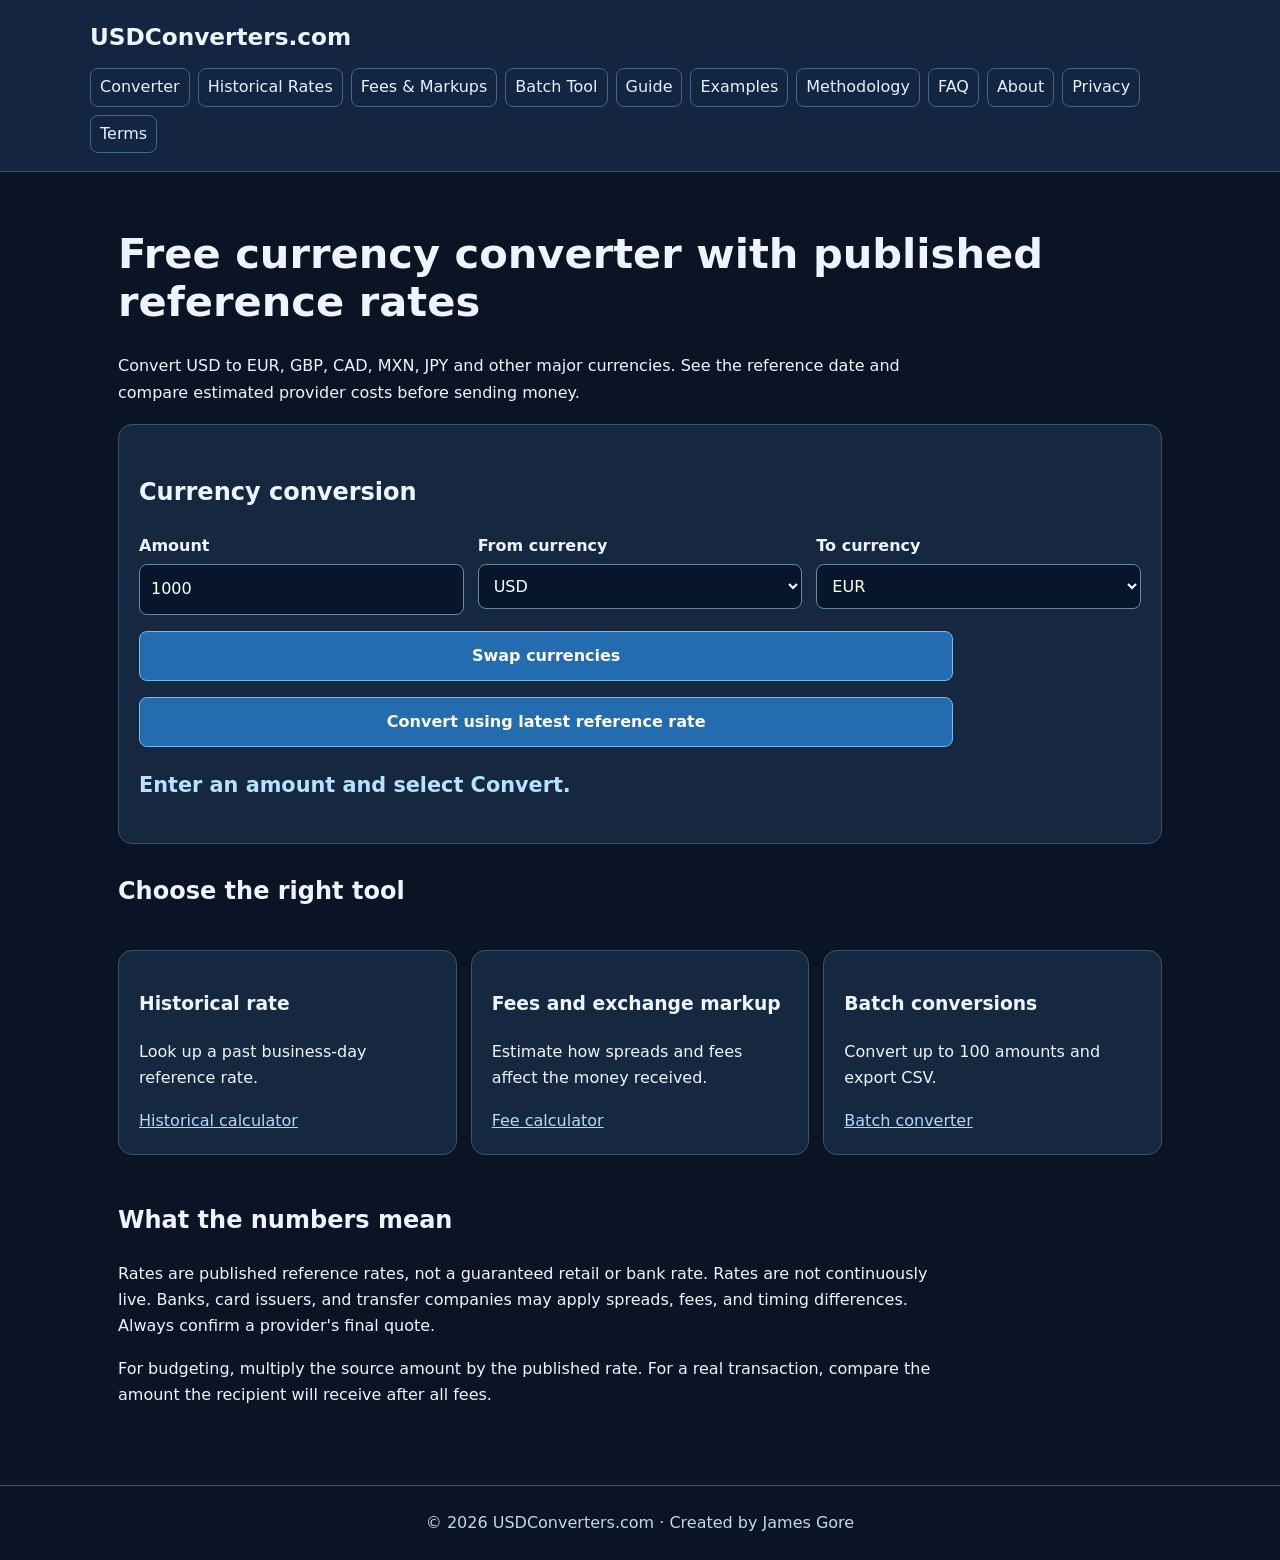
==== commit c3874411: "Add files via upload" ====
--- a/index.html
+++ b/index.html
@@ -1,3 +1 @@
-<!DOCTYPE html>
-
-<html lang="en"><head><meta charset="utf-8"/><meta content="width=device-width,initial-scale=1" name="viewport"/><meta content="#112744" name="theme-color"/><title>Free USD Currency Converter, Fees &amp; Rate Comparison | USDConverters</title><meta content="Convert USD and other currencies using your own rate, estimate fees and compare exchange rate quotes." name="description"/><link href="https://usdconverters.com/index.html" rel="canonical"/><link href="style.css" rel="stylesheet"/><script async="" crossorigin="anonymous" src="https://pagead2.googlesyndication.com/pagead/js/adsbygoogle.js?client=ca-pub-5287196493103465"></script><script defer="" src="script.js"></script></head><body><a class="skip" href="#main">Skip to content</a><header><div class="shell head"><a class="logo" href="index.html">USD<span>Converters</span></a><nav aria-label="Main navigation"><a href="index.html">Converter</a><a href="guide.html">Guide</a><a href="examples.html">Examples</a><a href="methodology.html">Methodology</a><a href="faq.html">FAQ</a><a href="about.html">About</a><a href="privacy.html">Privacy Policy</a><a href="terms.html">Terms of Use</a></nav></div></header><main class="shell" id="main"><div class="hero"><p class="eyebrow">FREE • NO ACCOUNT • MANUAL RATE</p><h1>USD Currency Converter &amp; Exchange Rate Calculator</h1><p>Convert dollars to foreign currencies or back using <strong>an exchange rate you supply</strong>. Compare provider quotes, estimate fees, and see the calculation—not a guessed live quote.</p></div><section class="panel" id="converter"><h2>1. Convert USD and foreign currency</h2><p class="note"><strong>Important:</strong> Rates are NOT fetched automatically. Enter a current quote from your bank or a trusted exchange-rate provider, and record its date. The rate is defined as <strong>foreign currency units per 1 USD</strong>.</p><div class="formgrid"><label>Currency<select id="currency"><option value="EUR">EUR — Euro</option><option value="GBP">GBP — British pound</option><option value="CAD">CAD — Canadian dollar</option><option value="MXN">MXN — Mexican peso</option><option value="JPY">JPY — Japanese yen</option><option value="INR">INR — Indian rupee</option><option value="AUD">AUD — Australian dollar</option><option value="CHF">CHF — Swiss franc</option><option value="CNY">CNY — Chinese yuan</option><option value="PHP">PHP — Philippine peso</option><option value="other">Other (enter code below)</option></select></label><label>Other currency code<input aria-label="Optional other three-letter currency code" id="custom" maxlength="3" placeholder="e.g. BRL"/></label><label>Direction<select id="direction"><option value="out">USD → foreign currency</option><option value="in">Foreign currency → USD</option></select></label><label>Amount<input id="amount" inputmode="decimal" min="0" step="any" type="number" value="100"/></label><label>Exchange rate: foreign units per $1 USD<input id="rate" inputmode="decimal" min="0" placeholder="Enter current quote" step="any" type="number"/></label><label>Rate observed on (optional)<input id="ratedate" type="date"/></label><label>Fixed provider fee (in source currency)<input id="fixed" min="0" step="any" type="number" value="0"/></label><label>Provider percentage fee (%)<input id="fee" max="100" min="0" step="any" type="number" value="0"/></label></div><div class="actions"><button id="calculate" type="button">Calculate conversion</button><button class="secondary" id="swap" type="button">Reverse direction</button><button class="secondary" id="reset" type="button">Reset</button></div><div aria-live="polite" class="result" id="result"><strong>Enter a quoted rate above to calculate.</strong></div><div aria-label="Visual comparison of gross conversion and provider fees" class="chart" id="chart"></div><p class="note">The model subtracts both fees from the source amount before converting. Actual banks and money-transfer services may use a different fee sequence, an exchange-rate markup, minimums, or intermediary charges.</p></section><section class="panel" id="compare"><h2>2. Compare two exchange-rate quotes</h2><p>Enter two quotes in the same direction (foreign currency units per USD) to see the difference on a given USD amount. This is a <strong>rate-only comparison</strong> and excludes transfer fees.</p><div class="formgrid"><label>USD amount<input id="cmpamount" min="0" step="any" type="number" value="1000"/></label><label>Provider A: foreign units / USD<input id="rateA" min="0" placeholder="Quote A" step="any" type="number"/></label><label>Provider B: foreign units / USD<input id="rateB" min="0" placeholder="Quote B" step="any" type="number"/></label></div><button id="comparebtn" type="button">Compare quotes</button><div aria-live="polite" class="result" id="comparison">Enter both quotes to compare.</div></section><section class="panel"><h2>What makes an exchange rate useful?</h2><p>A rate is only meaningful with a <strong>currency pair, direction, timestamp, and provider</strong>. A mid-market rate shown on a financial website is often different from the rate a bank or payment app actually offers you. A small difference in the quoted rate can matter significantly on large transfers.</p><p>Use the calculator to verify arithmetic for a quoted rate, then compare the final amount the provider says the recipient will receive. A transparent quote includes all fees and any conversion spread.</p></section><section class="panel"><h2>Continue learning</h2><div class="linkgrid"><a href="guide.html">How exchange rates work →</a><a href="examples.html">Worked conversion examples →</a><a href="methodology.html">Formulas and assumptions →</a><a href="faq.html">Common questions →</a></div></section><section class="panel editorial"><h2>Before exchanging money: a practical checklist</h2><p>A converter is a calculation tool, not a guarantee of what your bank, card network, or transfer service will deliver. To evaluate a quote, first record the currency pair, the rate direction, the quote date, and whether the quoted rate is a reference rate or the rate actually available to you.</p><ol><li><strong>Get the provider's executable quote.</strong> A market reference rate may differ from the customer rate.</li><li><strong>Check the direction.</strong> If a quote says 1 USD buys 0.90 EUR, multiply dollars by 0.90 to estimate euros before fees; to estimate dollars from euros, divide by 0.90.</li><li><strong>Include the complete cost.</strong> Check fixed transfer charges, percentage charges, exchange-rate markup, card foreign transaction fees, and recipient-bank charges.</li><li><strong>Compare recipient amounts.</strong> Two services can advertise the same fee yet deliver different amounts because their exchange rates differ.</li><li><strong>Confirm timing.</strong> Rates and fees may change between an estimate and an executed transaction.</li></ol><p><strong>Example:</strong> On $2,000, a quote of 0.9000 EUR per USD yields €1,800 before fees. A quote of 0.8750 yields €1,750. That €50 difference matters even if both providers advertise a zero-dollar transfer fee. These are hypothetical examples, not current exchange rates.</p><h3>What this calculator does—and does not do</h3><p>USDConverters helps you check arithmetic using rates you enter, estimate simple source-side fees, and compare two quotes. It does not retrieve real-time prices, initiate transfers, or predict future exchange rates. Its simplified fee model may differ from your provider's actual fee order. For detailed assumptions see <a href="methodology.html">Methodology</a> and for step-by-step cases see <a href="examples.html">Worked examples</a>.</p></section></main><footer><div class="shell"><p><strong>USDConverters</strong> — free, transparent currency math. Not a live rate feed or financial advice.</p><p>Created by James Gore · © <span class="year">2026</span> USDConverters.com</p></div></footer></body></html>+<!doctype html><html lang="en"><head><meta charset="utf-8"><meta name="viewport" content="width=device-width,initial-scale=1"><meta name="theme-color" content="#0b1424"><meta name="description" content="Free currency conversion and foreign exchange planning tools with reference rates, history, fees and batch exports."><link rel="icon" href="favicon.svg" type="image/svg+xml"><link rel="stylesheet" href="style.css"><script async src="https://pagead2.googlesyndication.com/pagead/js/adsbygoogle.js?client=ca-pub-5287196493103465" crossorigin="anonymous"></script><script defer src="app.js"></script><title>Free Currency Converter | USDConverters</title></head><body><header><strong>USDConverters.com</strong><nav aria-label="Main navigation"><a href="index.html">Converter</a><a href="history.html">Historical Rates</a><a href="fees.html">Fees & Markups</a><a href="batch.html">Batch Tool</a><a href="guide.html">Guide</a><a href="examples.html">Examples</a><a href="methodology.html">Methodology</a><a href="faq.html">FAQ</a><a href="about.html">About</a><a href="privacy.html">Privacy</a><a href="terms.html">Terms</a></nav></header><main><h1>Free currency converter with published reference rates</h1><p>Convert USD to EUR, GBP, CAD, MXN, JPY and other major currencies. See the reference date and compare estimated provider costs before sending money.</p><section class="panel"><h2>Currency conversion</h2><div class="grid"><div class="field"><label for="amount">Amount</label><input id="amount" type="number" min="0" step="any" value="1000"></div><div class="field"><label for="from">From currency</label><select id="from"></select></div><div class="field"><label for="to">To currency</label><select id="to"></select></div></div><p><button id="swap" type="button">Swap currencies</button></p><p><button id="convert" type="button">Convert using latest reference rate</button></p><p id="output" aria-live="polite" class="result">Enter an amount and select Convert.</p><p id="detail" class="muted"></p></section><h2>Choose the right tool</h2><div class="grid"><div class="panel"><h3>Historical rate</h3><p>Look up a past business-day reference rate.</p><a href="history.html">Historical calculator</a></div><div class="panel"><h3>Fees and exchange markup</h3><p>Estimate how spreads and fees affect the money received.</p><a href="fees.html">Fee calculator</a></div><div class="panel"><h3>Batch conversions</h3><p>Convert up to 100 amounts and export CSV.</p><a href="batch.html">Batch converter</a></div></div><h2>What the numbers mean</h2><p>Rates are published reference rates, not a guaranteed retail or bank rate. Rates are not continuously live. Banks, card issuers, and transfer companies may apply spreads, fees, and timing differences. Always confirm a provider's final quote.</p><p>For budgeting, multiply the source amount by the published rate. For a real transaction, compare the amount the recipient will receive after all fees.</p></main><footer>© <span id="year"></span> USDConverters.com · Created by James Gore</footer><script>document.getElementById('year').textContent=new Date().getFullYear()</script></body></html>
--- a/style.css
+++ b/style.css
@@ -1,2 +1 @@
-*{box-sizing:border-box}html{scroll-behavior:smooth}body{margin:0;font:18px/1.65 system-ui,-apple-system,Segoe UI,sans-serif;background:#f3f6fb;color:#172638}a{color:#075c9b}a:hover{text-decoration:underline}.shell{max-width:1140px;margin:auto;padding:0 24px}header{background:#112744;color:white}.head{display:flex;align-items:center;justify-content:space-between;gap:20px;flex-wrap:wrap;padding-top:18px;padding-bottom:18px}.logo{font-size:27px;font-weight:800;color:white;text-decoration:none}.logo span{color:#7ed5e9}nav{display:flex;gap:12px;flex-wrap:wrap}nav a{color:white;font-size:15px;text-decoration:none;padding:7px 9px;border-radius:7px}nav a:hover,nav a:focus{background:#294765}.skip{position:absolute;left:-9999px}.skip:focus{left:10px;top:10px;background:white;padding:8px;z-index:2}.hero{padding:35px 0 20px}.hero h1{font-size:clamp(30px,4vw,49px);line-height:1.18;letter-spacing:-.02em;margin:10px 0}.hero p{max-width:860px;font-size:19px}.eyebrow{color:#0b6480;font-weight:800;font-size:14px!important;letter-spacing:.07em}.panel{background:white;border:1px solid #dce4ef;border-radius:15px;padding:28px;margin:22px 0;box-shadow:0 3px 14px #182b4010}.panel h2{font-size:26px;line-height:1.25;margin:0 0 16px}.panel p{margin:10px 0 16px}.formgrid{display:grid;grid-template-columns:repeat(2,minmax(0,1fr));gap:16px}.formgrid label{display:flex;flex-direction:column;font-weight:700;font-size:16px;gap:5px}.formgrid input,.formgrid select{width:100%;padding:12px;border:1px solid #8ca4b9;border-radius:9px;font:inherit;font-weight:400;background:white;color:#152b41}.formgrid input:focus,.formgrid select:focus{outline:3px solid #b6e5fa}.actions{display:flex;gap:10px;flex-wrap:wrap;margin-top:22px}button{border:0;border-radius:9px;padding:12px 20px;background:#086b9c;color:white;font:700 17px system-ui;cursor:pointer;margin-top:12px}button:hover{background:#054f77}button.secondary{background:#e3eef7;color:#16354c}.result{background:#e9f5fc;border-left:5px solid #0877a7;border-radius:7px;margin-top:20px;padding:18px;overflow-wrap:anywhere}.result strong{font-size:22px}.note{color:#4d5f71;font-size:16px}.chart{margin-top:15px}.barrow{display:grid;grid-template-columns:160px 1fr 115px;align-items:center;gap:10px;margin:9px 0;font-size:15px}.track{background:#e2eaf1;border-radius:20px;overflow:hidden;height:22px}.fill{height:100%;background:#087ba6;min-width:1px}.fill.fees{background:#e39d45}.linkgrid{display:grid;grid-template-columns:repeat(2,1fr);gap:10px}.linkgrid a{display:block;padding:15px;border:1px solid #d5e2ed;border-radius:8px}footer{background:#112744;color:#d9e5f1;margin-top:45px;padding:24px 0;font-size:15px}footer a{color:#a8e7ff}footer p{margin:8px 0}@media(max-width:680px){body{font-size:17px}.formgrid,.linkgrid{grid-template-columns:1fr}.barrow{grid-template-columns:110px 1fr 90px}.panel{padding:18px}.head{align-items:flex-start}nav{gap:3px}nav a{font-size:14px}}
-.return-calc{margin:20px 0 0}.return-calc a{display:inline-block;background:#e1f2fb;border:1px solid #9acde6;color:#07527b;font-weight:750;text-decoration:none;padding:10px 16px;border-radius:9px}.return-calc a:hover,.return-calc a:focus{background:#cce9f8;text-decoration:underline}
+*{box-sizing:border-box}body{margin:0;background:#0b1424;color:#edf4ff;font:16px/1.65 system-ui,Arial,sans-serif}header{background:#142541;border-bottom:1px solid #3b5472;padding:18px max(20px,calc((100vw - 1100px)/2))}header strong{font-size:1.45rem}nav{display:flex;flex-wrap:wrap;gap:8px;margin-top:12px}nav a{color:#e4f0ff;padding:5px 9px;border:1px solid #45638b;border-radius:8px;text-decoration:none}nav a:hover,nav a:focus{background:#31557e}main{max-width:1080px;margin:auto;padding:30px 18px 60px}h1{line-height:1.15;font-size:clamp(1.8rem,4vw,2.6rem)}h2{margin-top:28px}p{max-width:80ch}.panel{background:#152840;border:1px solid #3a5474;border-radius:14px;padding:20px;margin:18px 0}.grid{display:grid;grid-template-columns:repeat(auto-fit,minmax(210px,1fr));gap:14px}.field{display:flex;flex-direction:column;gap:5px}label{font-weight:650}input,select,textarea,button{font:inherit;padding:11px;border:1px solid #6986a9;border-radius:8px;background:#07162a;color:white;width:100%}button{background:#236cb0;border-color:#75b8f3;font-weight:700;cursor:pointer}button:hover{background:#327ec6}.result{font-size:1.3rem;font-weight:750;color:#b5e3ff;overflow-wrap:anywhere}.muted{color:#bfd0e6}.error{color:#ffc0ba}table{border-collapse:collapse;width:100%;font-size:.95rem}td,th{border-bottom:1px solid #405673;text-align:left;padding:8px}footer{text-align:center;border-top:1px solid #405673;padding:24px;color:#c5d6e9}.back{display:inline-block;margin-bottom:12px;color:#b3d9ff}a{color:#b3d9ff}ul{max-width:80ch}small{font-size:.86rem}svg{max-width:100%;height:auto}
